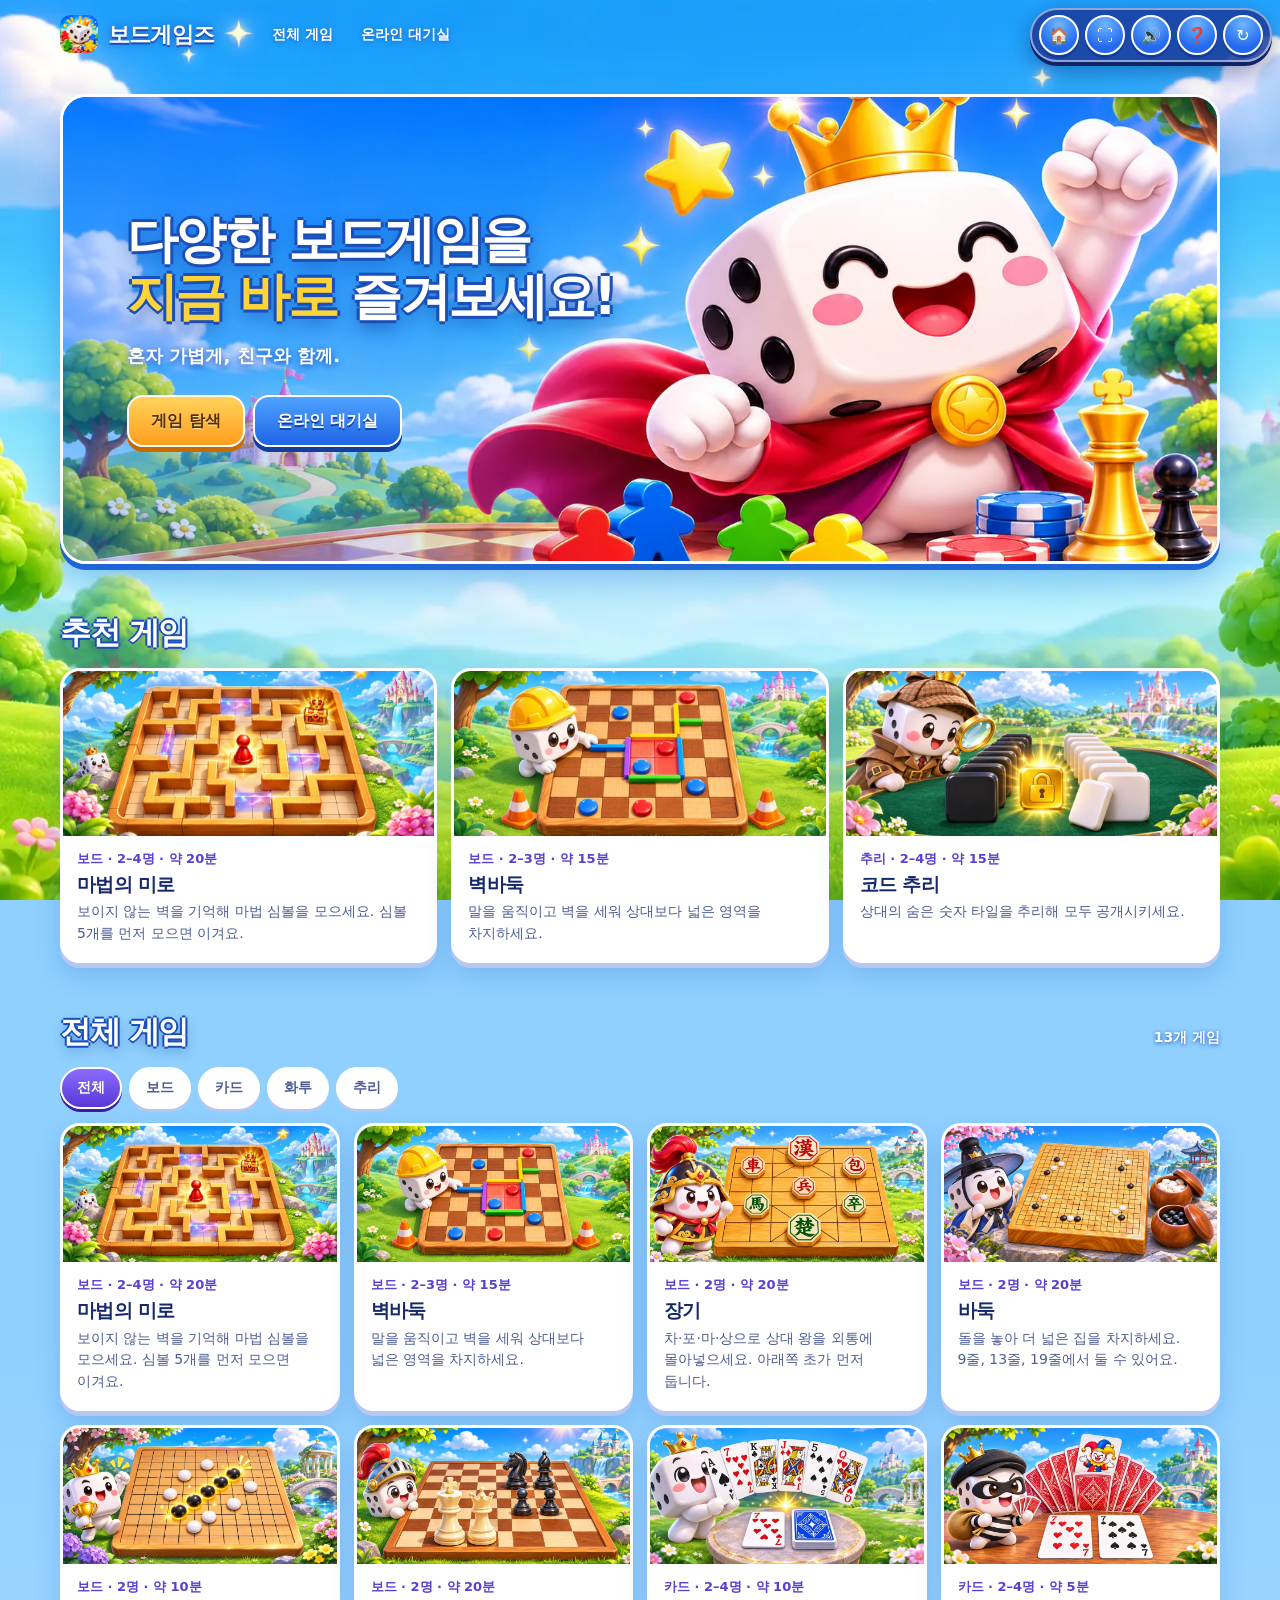
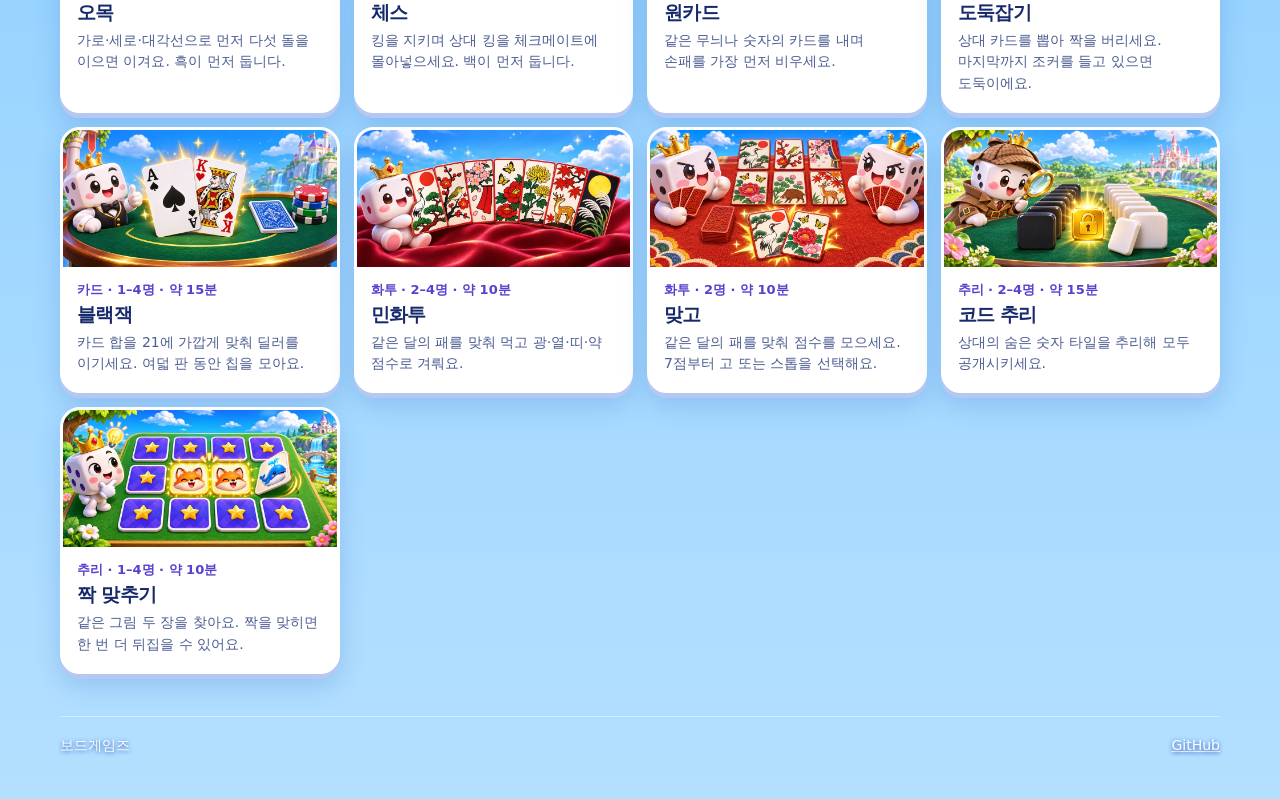
==== index.html @ d6e52f1f "Minhwatu 2-4 players with dealer rule and post-based scoring; bright app theme with shared top toolb" ====
<!DOCTYPE html>
<html lang="ko">
<head>
<meta charset="utf-8">
<meta name="viewport" content="width=device-width, initial-scale=1">
<link rel="manifest" href="manifest.json">
<meta name="theme-color" content="#10111d">
<meta name="mobile-web-app-capable" content="yes">
<meta name="apple-mobile-web-app-capable" content="yes">
<meta name="apple-mobile-web-app-title" content="보드게임즈">
<link rel="apple-touch-icon" href="icons/apple-touch-icon.png"><link rel="icon" type="image/png" href="icons/favicon.png">
<title>보드게임즈</title>
<link rel="stylesheet" href="theme.css">
<link rel="stylesheet" href="home.css">
</head>
<body class="bg-home">
<a class="skip-link" href="#library">게임 목록 바로가기</a>
<header class="app-header" id="top">
  <div class="app-bar">
    <a class="brand" href="./"><img src="icons/icon-192.png" width="38" height="38" alt=""><span>보드게임즈</span></a>
    <nav class="app-nav" aria-label="주 메뉴">
      <a href="#library">전체 게임</a>
      <button id="navOnline" type="button">온라인 대기실</button>
    </nav>
  </div>
</header>
<!-- 모든 화면 공통 버튼(홈 · 전체화면 · 소리 · 규칙 · 새 게임): 게임 화면과 같은 자리 -->
<div class="bg-toolbar" id="appTools" role="toolbar" aria-label="앱 메뉴">
  <button id="homeT" type="button" aria-label="홈" title="홈">🏠</button>
  <button id="fsT" type="button" aria-label="전체화면" title="전체화면">⛶</button>
  <button id="sndT" type="button" aria-label="효과음" title="효과음">🔊</button>
  <button id="ruleT" type="button" aria-label="이용 방법" title="이용 방법">❓</button>
  <button id="newT" type="button" aria-label="새 게임 고르기" title="새 게임 고르기">↻</button>
</div>
<div class="home-dialog" id="homeRules" hidden role="dialog" aria-modal="true" aria-labelledby="homeRulesT">
  <div class="home-dialog-card">
    <h2 id="homeRulesT">이용 방법</h2>
    <ol>
      <li><b>게임 탐색</b>에서 하고 싶은 게임을 골라요.</li>
      <li>게임 시작 화면에서 <b>혼자</b>(컴퓨터와) · <b>여럿이서</b> · <b>온라인</b> 중에 골라요.</li>
      <li><b>온라인 대기실</b>에서는 방을 만들어 친구와 여러 게임을 돌려 가며 해요.</li>
      <li>위쪽 버튼: 🏠 홈 · ⛶ 전체화면 · 🔊 소리 켜기/끄기 · ❓ 규칙 · ↻ 새 게임. <b>어느 화면에서나 같은 자리</b>에 있어요.</li>
    </ol>
    <button class="home-button primary" id="homeRulesClose" type="button">알겠어요</button>
  </div>
</div>
<main class="home-wrap">
  <section class="hero" aria-labelledby="home-title">
    <img class="hero-art" src="img/hero_home.webp" alt="" fetchpriority="high">
    <div class="hero-copy">
      <h1 id="home-title">다양한 보드게임을<br><em>지금 바로</em> 즐겨보세요!</h1>
      <p>혼자 가볍게, 친구와 함께.</p>
      <div class="hero-actions">
        <a class="home-button primary" href="#library">게임 탐색</a>
        <button class="home-button" id="hubOnline" type="button">온라인 대기실</button>
      </div>
    </div>
  </section>

  <section class="home-section" aria-labelledby="featured-title">
    <h2 id="featured-title">추천 게임</h2>
    <div class="featured" id="featured"></div>
  </section>

  <section class="home-section library" id="library" aria-labelledby="library-title">
    <div class="section-heading">
      <h2 id="library-title">전체 게임</h2>
      <span id="gameCount" role="status"></span>
    </div>
    <div class="filters" id="filters" role="group" aria-label="게임 종류">
      <button type="button" data-category="" aria-pressed="true">전체</button>
      <button type="button" data-category="보드" aria-pressed="false">보드</button>
      <button type="button" data-category="카드" aria-pressed="false">카드</button>
      <button type="button" data-category="화투" aria-pressed="false">화투</button>
      <button type="button" data-category="추리" aria-pressed="false">추리</button>
    </div>
    <div class="game-grid" id="grid"></div>
  </section>
</main>
<footer class="home-footer"><span>보드게임즈</span><a href="https://github.com/kjt7942/boardGames">GitHub</a></footer>
<div id="inst" role="dialog" aria-labelledby="instT" aria-live="polite"><img src="icons/icon-192.png" alt=""><div class="tx"><b id="instT">앱으로 설치하기</b><p id="instP"></p></div><div class="bt"><button class="ok" id="instOk">설치</button><button class="no" id="instNo">나중에</button><button class="no" id="instHave">이미 설치했어요</button></div></div>
<script src="fx.js"></script>
<script src="firebase-config.js"></script>
<script src="net.js"></script>
<script src="theme.js"></script>
<script>
const { games, image } = BGTHEME;
const byId = id => document.getElementById(id);
const tap = () => window.FX?.sfx("tap");

const lobbyOrder = ["janggi", "baduk", "omok", "chess", "magic-labyrinth", "wall-go", "onecard",
  "thief", "blackjack", "minhwatu", "matgo", "codebreak", "memory"];
const openLobby = () => {
  tap();
  BGNet.open({
    hub: true, game: "*", title: "대기실",
    games: lobbyOrder.map(id => {
      const { icon, name, online } = games.find(game => game.id === id);
      return { k: id, icon, name, np: online };
    }),
    sizes: [2, 3, 4].map(np => ({ np, label: np + "인" })),
    onStart() {}, onClose() {}
  });
};
byId("hubOnline").onclick = byId("navOnline").onclick = openLobby;

const card = (game, featured = false) => `
  <a class="game-card" href="${game.id}/">
    <img class="game-art" src="${image(featured && game.id !== "magic-labyrinth" ? game.banner : game.thumb)}" alt="" ${featured ? "" : 'loading="lazy"'}>
    <div class="game-card-copy">
      <span class="game-meta">${game.category} · ${game.players} · 약 ${game.minutes}분</span>
      <h3>${game.name}</h3>
      <p>${game.description}</p>
    </div>
  </a>`;
const featuredIds = ["magic-labyrinth", "wall-go", "codebreak"];
byId("featured").innerHTML = featuredIds.map(id => card(games.find(game => game.id === id), true)).join("");

const filters = byId("filters");
function showGames(category) {
  const matches = category ? games.filter(game => game.category === category) : games;
  byId("grid").innerHTML = matches.map(game => card(game)).join("");
  byId("gameCount").textContent = matches.length + "개 게임";
}
showGames("");
filters.addEventListener("click", event => {
  const selected = event.target.closest("button");
  if (!selected || selected.getAttribute("aria-pressed") === "true") return;
  tap();
  filters.querySelector('[aria-pressed="true"]').setAttribute("aria-pressed", "false");
  selected.setAttribute("aria-pressed", "true");
  showGames(selected.dataset.category);
});

const sound = byId("sndT");
byId("homeT").onclick = () => { tap(); scrollTo({ top: 0, behavior: "smooth" }); };
byId("newT").onclick = () => { tap(); byId("library").scrollIntoView({ behavior: "smooth" }); };
const homeRules = byId("homeRules");
byId("ruleT").onclick = () => { tap(); homeRules.hidden = false; byId("homeRulesClose").focus(); };
byId("homeRulesClose").onclick = () => { homeRules.hidden = true; };
homeRules.addEventListener("click", e => { if (e.target === homeRules) homeRules.hidden = true; });
document.addEventListener("keydown", e => { if (e.key === "Escape") homeRules.hidden = true; });
function showSound() {
  const enabled = Boolean(window.FX?.on);
  sound.textContent = enabled ? "🔊" : "🔇";
  sound.setAttribute("aria-pressed", String(enabled));
}
showSound();
sound.onclick = () => {
  if (!window.FX) return;
  FX.on = !FX.on;
  showSound();
  tap();
};

const fullscreen = byId("fsT");
const requestFullscreen = document.documentElement.requestFullscreen || document.documentElement.webkitRequestFullscreen;
fullscreen.hidden = !requestFullscreen;
fullscreen.onclick = async () => {
  try {
    if (document.fullscreenElement || document.webkitFullscreenElement) {
      await (document.exitFullscreen || document.webkitExitFullscreen).call(document);
    } else {
      await requestFullscreen.call(document.documentElement);
    }
  } catch (error) {}
};
function syncFullscreen() {
  fullscreen.setAttribute("aria-pressed", String(Boolean(document.fullscreenElement || document.webkitFullscreenElement)));
}
document.addEventListener("fullscreenchange", syncFullscreen);
document.addEventListener("webkitfullscreenchange", syncFullscreen);
syncFullscreen();
</script>
<script>
// ── 앱 설치 안내 (설치 안 된 스마트폰에서만) ──
(function(){
  const $=s=>document.querySelector(s),ua=navigator.userAgent;
  const mm=q=>matchMedia("(display-mode: "+q+")").matches;
  let flag=false;try{flag=localStorage.getItem("bgInstalled")==="1"}catch(e){}
  const appRun=mm("standalone")||mm("fullscreen")||mm("minimal-ui")||mm("window-controls-overlay")||navigator.standalone===true
    ||/[?&]app=1/.test(location.search)||document.referrer.startsWith("android-app://");
  if(appRun){try{localStorage.setItem("bgInstalled","1")}catch(e){}}

  const mobile=/Android|iPhone|iPad|iPod/i.test(ua)||(navigator.maxTouchPoints>1&&/Macintosh/.test(ua));
  if(appRun||!mobile)return;
  let have=0;try{have=+localStorage.getItem("bgInstHave")||0}catch(e){}
  if(Date.now()-have<30*864e5)return; // '이미 설치했어요'는 30일간 존중
  try{const t=+localStorage.getItem("bgInstNo")||0;if(Date.now()-t<3*864e5)return}catch(e){}
  const ios=/iPhone|iPad|iPod/i.test(ua)||(navigator.maxTouchPoints>1&&/Macintosh/.test(ua));
  const kakao=/KAKAOTALK/i.test(ua),inApp=kakao||/NAVER|Instagram|FBAN|FBAV|Line\/|DaumApps|everytimeApp|BAND/i.test(ua);
  const box=$("#inst"),T=$("#instT"),P=$("#instP"),ok=$("#instOk"),no=$("#instNo");
  let blocked=false;
  if(navigator.getInstalledRelatedApps)navigator.getInstalledRelatedApps().then(a=>{if(a&&a.length){blocked=true;box.classList.remove("show")}else if(flag&&!dp){flag=false;try{localStorage.removeItem("bgInstalled")}catch(e){}}}).catch(()=>{});
  const show=()=>setTimeout(()=>{if(!blocked&&!mm("standalone")&&!mm("fullscreen"))box.classList.add("show")},1200);
  const hide=()=>box.classList.remove("show");
  no.onclick=()=>{hide();try{localStorage.setItem("bgInstNo",Date.now())}catch(e){}};
  $("#instHave").onclick=()=>{hide();try{localStorage.setItem("bgInstHave",Date.now())}catch(e){}};
  let dp=null;
  if(inApp){
    T.textContent="브라우저에서 열어 설치하기";
    P.textContent=(kakao?"카카오톡":"앱 안의")+" 브라우저에서는 설치할 수 없어요. "+(ios?"사파리":"크롬")+"으로 열면 홈 화면에 앱으로 설치할 수 있어요.";
    ok.textContent="열기";
    ok.onclick=()=>{const u=location.href;
      if(kakao)location.href="kakaotalk://web/openExternal?url="+encodeURIComponent(u);
      else if(!ios)location.href="intent://"+u.replace(/^https?:\/\//,"")+"#Intent;scheme=https;package=com.android.chrome;end";
      else{P.innerHTML="오른쪽 아래 <b>⋯</b> 메뉴에서 <b>Safari로 열기</b>를 눌러 주세요.";ok.style.display="none"}};
    show();return;
  }
  if(ios){
    T.textContent="홈 화면에 추가하기";
    P.innerHTML='사파리 아래쪽 <span class="ios">⬆</span> 공유 버튼 → <b>홈 화면에 추가</b>를 누르면 앱처럼 전체 화면으로 즐길 수 있어요.';
    ok.textContent="알겠어요";ok.onclick=no.onclick;show();return;
  }
  // 안드로이드 크롬·삼성 인터넷: 설치 창 바로 띄우기
  P.textContent="홈 화면에 아이콘이 생기고, 전체 화면·오프라인으로 바로 즐길 수 있어요.";
  addEventListener("beforeinstallprompt",e=>{e.preventDefault();dp=e;flag=false;try{localStorage.removeItem("bgInstalled")}catch(e){}show()});
  const sam=/SamsungBrowser/i.test(ua);
  function manual(){ // 설치 창이 안 뜨는 경우: 직접 하는 방법 안내
    T.textContent="메뉴에서 설치해 주세요";
    P.innerHTML=sam?"화면 아래 <b>≡</b> 메뉴 → <b>현재 페이지 추가</b> → <b>홈 화면</b>을 누르세요. 주소창의 <b>⬇ 설치</b> 아이콘이 보이면 그걸 눌러도 돼요."
      :"오른쪽 위 <b>⋮</b> 메뉴 → <b>앱 설치</b> 또는 <b>홈 화면에 추가</b>를 누르세요.";
    ok.textContent="알겠어요";ok.onclick=()=>hide();box.classList.add("show");
  }
  ok.onclick=async()=>{
    const d=dp;dp=null;if(!d)return manual();
    try{
      await d.prompt();
      const r=await Promise.race([d.userChoice,new Promise(res=>setTimeout(()=>res(null),3000))]);
      if(!r)return manual();
      hide();if(r.outcome!=="accepted")try{localStorage.setItem("bgInstNo",Date.now())}catch(e){}
    }catch(e){manual()}
  };
  addEventListener("appinstalled",()=>{hide();try{localStorage.setItem("bgInstalled","1")}catch(e){}if(window.FX){FX.sfx("win");FX.confetti();FX.banner("설치 완료!","#1f6bf0","홈 화면에서 실행해 보세요")}});
  // 설치 창 이벤트가 안 오는 브라우저(파이어폭스 등)는 메뉴 안내
  setTimeout(()=>{if(!dp&&!flag&&!box.classList.contains("show")){T.textContent="앱으로 설치하기";P.innerHTML="브라우저 메뉴 <b>⋮</b> → <b>홈 화면에 추가</b> 또는 <b>앱 설치</b>를 눌러 주세요.";ok.textContent="알겠어요";ok.onclick=no.onclick;show()}},6000);
})();
</script>
<script>if("serviceWorker" in navigator)addEventListener("load",()=>navigator.serviceWorker.register("sw.js").catch(()=>{}));</script>
</body>
</html>
---- theme.css ----
:root {
  color-scheme: dark;
  --bg-page: #10111d;
  --bg-surface: #191b2c;
  --bg-raised: #22253a;
  --bg-control: #272a42;
  --bg-line: #393d58;
  --bg-ink: #f8f6ff;
  --bg-muted: #bdbbd1;
  --bg-accent: #ffce79;
  --bg-accent-hover: #ffdf9e;
  --bg-accent-ink: #2b1b07;
  --bg-lilac: #c8baff;
  --bg-font: system-ui, -apple-system, "Apple SD Gothic Neo", "Noto Sans KR", sans-serif;
  --bg-shadow: 0 20px 70px #07061088;
}

:where(button, a, input, select):focus-visible {
  outline: 2px solid var(--bg-lilac);
  outline-offset: 3px;
}

body.bg-game {
  background: radial-gradient(ellipse at 50% 0%, #282341, transparent 68%), var(--bg-page);
  color: var(--bg-ink);
  font-family: var(--bg-font);
}

.bg-game::before { content: none; }

.bg-game #stage {
  padding: max(8px, env(safe-area-inset-top)) max(8px, env(safe-area-inset-right))
    max(8px, env(safe-area-inset-bottom)) max(8px, env(safe-area-inset-left));
}

.bg-game #table {
  width: min(100%, 1080px);
  justify-self: center;
  scrollbar-width: thin;
}

.bg-game #stage:has(#table) #bigmsg {
  justify-self: center;
  width: min(100%, 1080px);
}

.bg-game button {
  background: var(--bg-accent);
  color: var(--bg-accent-ink);
  border-radius: 10px;
}

.bg-game button.sec, .bg-game #menu button {
  background: var(--bg-control);
  color: var(--bg-ink);
  border: 1px solid var(--bg-line);
}

.bg-game button:disabled { opacity: .52; cursor: default; }
.bg-game #menu { gap: 4px; }

.bg-game #menu:has(.bg-stage-title) {
  width: min(100%, 250px);
  justify-self: center;
  flex-wrap: wrap;
  justify-content: center;
  align-content: start;
}

.bg-stage-title {
  flex: 0 0 100%;
  margin: 0 0 4px;
  color: var(--bg-muted);
  text-align: center;
  font-size: .875rem;
  letter-spacing: -.02em;
}

.bg-game #stage:focus { outline: none; }

.bg-game #menu button {
  min-width: 44px;
  min-height: 44px;
  border-radius: 11px;
  font-size: 1.08rem;
}

@media (hover: hover) {
  .bg-game button:not(:disabled):hover { filter: brightness(1.12); }
  .bg-game #setup .opt button[aria-pressed="false"]:hover { border-color: var(--bg-lilac); }
}

.bg-game #boardwrap {
  box-shadow: 0 0 0 1px var(--bg-line), 0 0 0 5px var(--bg-surface), var(--bg-shadow);
  border-radius: 12px;
}

.bg-game #boardwrap:not(.shake), .bg-game .panel.cur { animation: none; }

.bg-game .panel, .bg-game .seat {
  background: var(--bg-surface);
  border: 1px solid var(--bg-line);
  border-radius: 14px;
  box-shadow: none;
  backdrop-filter: none;
}

.bg-game .panel.cur, .bg-game .seat.cur {
  background: var(--bg-raised);
  border-color: var(--pc, var(--bg-accent));
  box-shadow: inset 0 0 0 1px var(--pc, var(--bg-accent));
}

.bg-game #bigmsg {
  background: var(--bg-surface);
  border: 1px solid var(--bg-line);
  border-radius: 12px;
  box-shadow: none;
  font-size: clamp(.95rem, 2.6vw, 1.23rem);
}

.bg-game .felt {
  background: radial-gradient(ellipse at center, #34304e55, transparent 78%);
  border-radius: 16px;
}

.bg-game .ov, .bgn#bgnet {
  background: #0c0c18d9;
  backdrop-filter: blur(7px);
  padding: max(12px, env(safe-area-inset-top)) max(12px, env(safe-area-inset-right))
    max(12px, env(safe-area-inset-bottom)) max(12px, env(safe-area-inset-left));
}

.bg-game .ov:is(#setup, #rules, #promo, #win) { z-index: 70; }
.bg-game #win { top: 0; }

.bg-game .ov > :is(.card, .cd) {
  background: var(--bg-surface);
  color: var(--bg-ink);
  border: 1px solid var(--bg-line);
  border-radius: 20px;
  box-shadow: var(--bg-shadow);
  padding: clamp(16px, 4vw, 26px);
  scrollbar-width: thin;
}

.bg-game .ov h2 {
  margin: 0 0 12px;
  font-size: clamp(1.3rem, 5vw, 1.7rem);
  line-height: 1.25;
  letter-spacing: -.04em;
}

.bg-game .ov h2:focus { outline: none; }

.bg-game #setup .bg-setup-card {
  display: flex;
  flex-direction: column;
  width: min(100%, 880px);
  background: var(--bg-page);
  border: 1px solid #51476c;
  border-radius: 24px;
  max-width: none;
  overflow: hidden;
  padding: 0;
  text-align: left;
  user-select: text;
}

.bg-dialog-header {
  display: grid;
  grid-template-columns: auto 1fr auto;
  align-items: center;
  gap: 12px;
  padding: 13px 18px;
  background: #151625;
  border-bottom: 1px solid var(--bg-line);
}

.bg-game #setup .bg-dialog-header h2 {
  margin: 0;
  text-align: left;
  overflow-wrap: anywhere;
}

.bg-game .bg-back {
  width: 44px;
  height: 44px;
  padding: 0 0 3px;
  font-size: 1.8rem;
  line-height: 1;
}

.bg-game .bg-rules-button {
  min-height: 44px;
  padding: 8px 12px;
  font-size: .875rem;
  white-space: nowrap;
}

.bg-setup-layout {
  display: grid;
  grid-template-columns: minmax(0, 1fr) minmax(0, 1fr);
  gap: 24px;
  padding: 22px;
  overflow-y: auto;
  scrollbar-width: thin;
  overscroll-behavior: contain;
}

/* 게임 소개 이미지: 원래 그림 그대로(자르거나 덧씌우지 않음) */
.bg-game-overview {
  align-self: start;
  overflow: hidden;
  background: var(--bg-raised);
  border: 1px solid var(--bg-line);
  border-radius: 14px;
}

.bg-game-cover {
  display: block;
  width: 100%;
  aspect-ratio: 2 / 1;
  object-fit: cover;
  object-position: left center;
  background: var(--bg-control);
}

.bg-game-details { padding: 14px; }

.bg-game-meta {
  margin: 0 0 6px;
  color: var(--bg-lilac);
  font-size: .875rem;
  font-weight: 700;
}

.bg-game-description {
  margin: 0;
  color: var(--bg-ink);
  font-size: .95rem;
  line-height: 1.6;
  word-break: keep-all;
}

.bg-game #setup .lbl {
  margin: 0 0 7px;
  color: var(--bg-muted);
  opacity: 1;
  font-size: .875rem;
  font-weight: 700;
}

.bg-game #setup .opt {
  gap: 6px;
  margin: 0 0 14px;
}

.bg-game #setup .lbl { margin-top: 2px; }

.bg-game #setup .opt button {
  min-width: 0;
  min-height: 46px;
  padding: 7px 4px;
  background: var(--bg-surface);
  color: var(--bg-ink);
  border: 1px solid var(--bg-line);
  border-radius: 9px;
  font-size: .875rem;
  overflow-wrap: anywhere;
}

.bg-game #setup .opt button.on {
  background: #393153;
  font-weight: 800;
  color: #fff;
  border-color: var(--bg-lilac);
  box-shadow: inset 0 -2px var(--bg-lilac);
}

.bg-game #setup #olNote:empty, .bg-game #setup #onNote:empty { display: none; }

.bg-dialog-footer {
  flex: none;
  display: flex;
  justify-content: flex-end;
  padding: 12px 22px;
  background: #151625;
  border-top: 1px solid var(--bg-line);
}

.bg-game #startBtn {
  width: min(100%, 220px);
  min-height: 48px;
  padding: 10px 16px;
  font-size: 1rem;
}

.bg-game #rules .rules {
  max-width: 540px;
  text-align: left;
  user-select: text;
}

.bg-game #rules ol {
  color: var(--bg-muted);
  padding-left: 1.4em;
  font-size: .95rem;
  line-height: 1.65;
  overflow-wrap: anywhere;
}

.bg-game #rules li + li { margin-top: 8px; }
.bg-game #rules li b { color: var(--bg-ink); }
.bg-game #ruleClose { margin-top: 8px; min-height: 44px; }
.bg-game #promoOpt button { font-size: 1.65rem; }

.bg-game #win > :is(.card, .cd) {
  text-align: center;
  border-top: 3px solid var(--bg-accent);
}

.bg-result-mascot {
  display: block;
  width: clamp(74px, 16vh, 116px);
  aspect-ratio: 1;
  margin: 0 auto 14px;
  border-radius: 50%;
  border: 2px solid var(--bg-accent);
  object-fit: cover;
}

.bg-result-mascot[hidden] { display: none; }
.bg-result-mascot[data-kind="lose"] { border-color: var(--bg-lilac); }

.bg-result-actions {
  display: grid;
  grid-template-columns: repeat(2, minmax(0, 1fr));
  gap: 8px;
  margin-top: 18px;
}

.bg-result-actions button { min-height: 44px; padding: 8px; }

@media (max-width: 620px) {
  .bg-dialog-header { padding: 9px 12px; gap: 9px; }
  .bg-setup-layout { grid-template-columns: minmax(0, 1fr); padding: 12px; gap: 14px; }
  .bg-game-overview {
    display: grid;
    grid-template-columns: minmax(72px, 27%) minmax(0, 1fr);
    align-items: stretch;
  }
  .bg-game-cover { height: 100%; aspect-ratio: auto; }
  .bg-game-details { padding: 10px; }
  .bg-game-description { font-size: .875rem; }
  .bg-game-meta { font-size: .8125rem; }
  .bg-dialog-footer { padding: 10px 12px; }
  .bg-game #startBtn { width: 100%; }
}

@media (max-height: 530px) {
  .bg-stage-title { display: none; }
}

@media (prefers-reduced-motion: reduce) {
  .bg-game *, .bg-game *::before, .bg-game *::after { animation-duration: .01ms !important; }
}

/* ===== 밝은 앱 테마(하늘 배경 · 반짝이는 보라 창 · 공통 상단 버튼) ===== */
body.bg-game {
  --bg-surface: #1d2c6aee;
  --bg-raised: #2b3d8e;
  --bg-control: #2d3f94;
  --bg-line: #5a76d8;
  --bg-lilac: #d3c8ff;
  background: linear-gradient(#10286a40, #0a1a4c80), url(img/bg_sky.webp) center / cover fixed #1b3f9a;
}

/* 어디서나 같은 자리(오른쪽 위)에 보이는 공통 버튼: 홈 · 전체화면 · 소리 · 규칙 · 새 게임 */
.bg-toolbar,
.bg-game #menu.bg-toolbar {
  position: fixed;
  top: max(8px, env(safe-area-inset-top));
  right: max(8px, env(safe-area-inset-right));
  left: auto;
  bottom: auto;
  z-index: 95;
  display: flex;
  flex-direction: row;
  flex-wrap: nowrap;
  justify-content: center;
  align-items: center;
  gap: 6px;
  width: auto;
  height: auto;
  margin: 0;
  padding: 5px 7px;
  border-radius: 999px;
  background: #1b3a9bd9;
  border: 2px solid #ffffff80;
  box-shadow: 0 4px 0 #0f2468, 0 8px 22px #07124a66;
}

.bg-toolbar button,
.bg-game #menu.bg-toolbar button {
  display: grid;
  place-items: center;
  width: 40px;
  height: 40px;
  min-width: 40px;
  min-height: 40px;
  padding: 0;
  border-radius: 50%;
  background: radial-gradient(circle at 50% 20%, #6db7ff, #2468ee 70%);
  color: #fff;
  border: 2px solid #fff;
  box-shadow: 0 3px 0 #123a9a;
  font-size: 1.05rem;
  line-height: 1;
  cursor: pointer;
}

.bg-toolbar button:active { transform: translateY(2px); box-shadow: 0 1px 0 #123a9a; }
.bg-toolbar button[aria-pressed="false"]#sndBtn, .bg-toolbar button[aria-pressed="false"]#sndT { filter: grayscale(.6) brightness(.85); }
.bg-toolbar button[hidden] { display: none; }
.bg-game #menu.bg-toolbar .bg-stage-title { display: none; }

/* 보라색 반짝이는 창(설정·규칙·결과) */
.bg-game .ov > :is(.card, .cd) {
  background: linear-gradient(180deg, #6a4ee0 0%, #3b2490 55%, #2c1a78 100%);
  border: 3px solid #a592ff;
  border-radius: 28px;
  box-shadow: 0 0 0 3px #2a1a6b, 0 18px 60px #0b0640aa, inset 0 2px 0 #ffffff55;
}

.bg-game .ov h2 {
  color: #fff;
  text-shadow: 0 2px 0 #2a1a6b, 0 0 14px #9b86ff;
}

.bg-game #setup .bg-setup-card {
  background: linear-gradient(180deg, #6a4ee0 0%, #3b2490 40%, #2c1a78 100%);
  border: 3px solid #a592ff;
  border-radius: 28px;
}

.bg-dialog-header { background: #2a1a7099; border-bottom: 1px solid #ffffff30; }
.bg-dialog-footer { background: #2a1a7099; border-top: 1px solid #ffffff30; }

.bg-game #setup .opt button {
  background: #20105f99;
  border: 1px solid #8f7cf0;
}

.bg-game #setup .opt button.on {
  background: linear-gradient(180deg, #8b6cff, #5a37d6);
  border-color: #ffe08a;
  box-shadow: inset 0 -3px #ffe08a;
}

.bg-game #setup .lbl { color: #e4dcff; }

.bg-game #startBtn {
  border-radius: 999px;
  background: linear-gradient(180deg, #b79bff, #6a3df0);
  color: #fff;
  border: 2px solid #e0d4ff;
  border-bottom: 5px solid #3a1fa0;
  font-size: 1.15rem;
  font-weight: 800;
  text-shadow: 0 2px 0 #3a1fa0;
}

.bg-game #rules ol { color: #e4dcff; }
.bg-game #win > :is(.card, .cd) { border-top: 3px solid #ffe08a; }

.bg-game .ov, .bgn#bgnet { background: #0c1c5a88; }
---- home.css ----
* { box-sizing: border-box; }

html { scroll-behavior: smooth; }

body.bg-home {
  margin: 0;
  min-height: 100dvh;
  background: var(--bg-page);
  color: var(--bg-ink);
  font-family: var(--bg-font);
}

.bg-home button { font: inherit; cursor: pointer; }
.bg-home [hidden] { display: none !important; }

.skip-link {
  position: absolute;
  top: 8px;
  left: 8px;
  z-index: 20;
  transform: translateY(-150%);
  padding: 9px 14px;
  background: var(--bg-accent);
  color: var(--bg-accent-ink);
  border-radius: 8px;
}

.skip-link:focus { transform: translateY(0); }

.app-header { background: #151625; border-bottom: 1px solid var(--bg-line); }

.app-bar, .home-wrap, .home-footer {
  width: min(calc(100% - 44px), 1160px);
  margin-inline: auto;
}

.app-bar {
  display: flex;
  align-items: center;
  gap: clamp(16px, 4vw, 48px);
  min-height: 68px;
}

.brand {
  display: inline-flex;
  align-items: center;
  gap: 10px;
  color: var(--bg-ink);
  text-decoration: none;
  font-size: 1.15rem;
  font-weight: 800;
  letter-spacing: -.035em;
  white-space: nowrap;
}

.brand img { border-radius: 10px; }
.app-nav, .app-tools { display: flex; align-items: center; gap: 8px; }
.app-tools { margin-left: auto; }

.app-nav a, .app-nav button {
  display: inline-flex;
  align-items: center;
  min-height: 44px;
  padding: 0 10px;
  border: 0;
  border-radius: 8px;
  background: transparent;
  color: var(--bg-muted);
  text-decoration: none;
  font-size: .9rem;
  font-weight: 650;
  white-space: nowrap;
}

.app-nav :is(a, button):hover { background: var(--bg-surface); color: var(--bg-ink); }

.bg-home .icon-button {
  display: grid;
  place-items: center;
  width: 44px;
  height: 44px;
  padding: 0;
  border: 1px solid var(--bg-line);
  border-radius: 10px;
  background: var(--bg-surface);
  color: var(--bg-ink);
  font-size: 1.1rem;
}

.bg-home .icon-button:hover { background: var(--bg-control); }

.hero {
  position: relative;
  isolation: isolate;
  display: grid;
  align-items: center;
  min-height: clamp(312px, 34vw, 384px);
  margin-top: 26px;
  overflow: hidden;
  background: #262143;
  border: 1px solid #51476c;
  border-radius: 24px;
}

.hero-art {
  position: absolute;
  z-index: -2;
  inset: 0 0 0 auto;
  width: 57%;
  height: 100%;
  object-fit: cover;
  object-position: center 43%;
}

.hero::before {
  content: "";
  position: absolute;
  z-index: -1;
  inset: 0;
  background: linear-gradient(90deg, #262143 36%, #262143fa 44%, #26214377 56%, transparent 76%);
}

.hero-copy { padding: clamp(26px, 5vw, 65px); }

.hero h1 {
  margin: 0;
  font-size: clamp(2.25rem, 5.35vw, 4.05rem);
  line-height: 1.11;
  letter-spacing: -.075em;
  text-wrap: balance;
}

.hero p {
  margin: 16px 0 24px;
  color: #e0dbf4;
  font-size: clamp(1rem, 1.55vw, 1.15rem);
  line-height: 1.6;
  word-break: keep-all;
}

.hero-actions { display: flex; flex-wrap: wrap; gap: 8px; }

.bg-home .home-button {
  display: inline-flex;
  align-items: center;
  justify-content: center;
  min-height: 47px;
  padding: 0 17px;
  border: 1px solid #6a6085;
  border-radius: 10px;
  background: #363054;
  color: var(--bg-ink);
  font-weight: 750;
  font-size: .9375rem;
  text-decoration: none;
  white-space: nowrap;
}

.bg-home .home-button:hover { background: #463b66; }

.bg-home .home-button.primary, #inst .ok {
  background: var(--bg-accent);
  border-color: var(--bg-accent);
  color: var(--bg-accent-ink);
}

.bg-home .home-button.primary:hover { background: var(--bg-accent-hover); }

.home-section { margin-top: clamp(27px, 4vw, 48px); }
.home-section h2 { margin: 0 0 14px; font-size: clamp(1.4rem, 2.5vw, 1.8rem); letter-spacing: -.045em; }
.section-heading { display: flex; align-items: baseline; justify-content: space-between; gap: 12px; }
.section-heading span { color: var(--bg-muted); font-size: .875rem; }

.featured, .game-grid {
  display: grid;
  grid-template-columns: repeat(3, minmax(0, 1fr));
  gap: 14px;
}

.game-grid { grid-template-columns: repeat(4, minmax(0, 1fr)); }

.game-card {
  display: flex;
  flex-direction: column;
  min-width: 0;
  overflow: hidden;
  border: 1px solid var(--bg-line);
  border-radius: 15px;
  background: var(--bg-surface);
  color: inherit;
  text-decoration: none;
  transition: border-color .18s, background-color .18s;
}

.game-card:hover, .game-card:focus-visible { background: var(--bg-raised); border-color: #8175ae; }
.game-art { width: 100%; display: block; aspect-ratio: 2 / 1; object-fit: cover; object-position: center; background: var(--bg-control); }
.featured .game-art { aspect-ratio: 2.25 / 1; }
.game-card-copy { padding: 12px 14px 14px; }

.game-meta {
  color: var(--bg-lilac);
  font-weight: 700;
  font-size: .8125rem;
  line-height: 1.5;
}

.game-card h3 { margin: 4px 0 5px; font-size: 1.16rem; line-height: 1.28; letter-spacing: -.035em; }
.game-card p { margin: 0; color: var(--bg-muted); font-size: .875rem; line-height: 1.55; word-break: keep-all; }

.library { scroll-margin-top: 20px; }
.filters { display: flex; flex-wrap: wrap; gap: 7px; margin-bottom: 14px; }

.bg-home .filters button {
  min-height: 42px;
  padding: 6px 15px;
  border: 1px solid var(--bg-line);
  border-radius: 9px;
  background: var(--bg-surface);
  color: var(--bg-muted);
  font-size: .875rem;
  font-weight: 700;
}

.bg-home .filters button:hover { color: var(--bg-ink); border-color: var(--bg-lilac); }

.bg-home .filters button[aria-pressed="true"] {
  background: #393153;
  color: var(--bg-ink);
  border-color: var(--bg-lilac);
  box-shadow: inset 0 -2px var(--bg-lilac);
}

.home-footer {
  display: flex;
  justify-content: space-between;
  gap: 14px;
  margin-top: 42px;
  padding: 20px 0 max(24px, env(safe-area-inset-bottom));
  border-top: 1px solid var(--bg-line);
  color: var(--bg-muted);
  font-size: .875rem;
}

.home-footer a { color: inherit; }

#inst {
  position: fixed;
  z-index: 60;
  left: 50%;
  bottom: max(14px, env(safe-area-inset-bottom));
  transform: translateX(-50%);
  visibility: hidden;
  width: min(calc(100% - 24px), 540px);
  display: flex;
  align-items: center;
  gap: 12px;
  padding: 14px;
  border: 1px solid var(--bg-line);
  border-radius: 15px;
  background: var(--bg-surface);
  color: var(--bg-ink);
  box-shadow: var(--bg-shadow);
}

#inst.show { visibility: visible; }
#inst img { flex: none; width: 42px; height: 42px; border-radius: 9px; }
#inst .tx { flex: 1; min-width: 0; }
#inst p { margin: 4px 0 0; color: var(--bg-muted); font-size: .875rem; line-height: 1.4; }
#inst .bt { display: grid; gap: 6px; }
#inst button { border: 1px solid transparent; border-radius: 8px; font-size: .85rem; font-weight: 700; padding: 5px 9px; }
#inst .ok { min-height: 38px; }
#inst .no { background: var(--bg-control); color: var(--bg-muted); }
#inst .ios { color: var(--bg-lilac); }

@media (max-width: 860px) {
  .game-grid { grid-template-columns: repeat(3, minmax(0, 1fr)); }
}

@media (max-width: 600px) {
  .app-bar, .home-wrap, .home-footer { width: calc(100% - 28px); }
  .app-bar { min-height: 59px; gap: 8px; }
  .app-nav { display: none; }
  .brand img { width: 34px; height: 34px; }
  .hero { margin-top: 14px; min-height: 312px; align-items: end; border-radius: 17px; }
  .hero-art { width: 75%; height: 92%; object-position: center 35%; }
  .hero::before {
    background: linear-gradient(0deg, #262143 14%, #262143bd 41%, transparent 78%),
                linear-gradient(90deg, #262143 20%, #26214380 48%, transparent 76%);
  }
  .hero-copy { padding: 18px; }
  .hero h1 { font-size: clamp(1.8rem, 8.6vw, 2.6rem); }
  .hero p { margin: 9px 0 15px; }
  .hero p br { display: none; }
  .home-section { margin-top: 25px; }
  .featured, .game-grid { grid-template-columns: repeat(2, minmax(0, 1fr)); gap: 9px; }
  .featured { grid-template-columns: repeat(3, minmax(0, 1fr)); }
  .featured .game-art { aspect-ratio: 1.3; }
  .featured .game-card :is(p, .game-meta) { display: none; }
  .game-card { border-radius: 11px; }
  .game-card-copy { padding: 8px 9px 10px; }
  .game-card h3 { font-size: 1rem; }
  .game-meta { font-size: .75rem; }
  .filters { gap: 5px; }
  .bg-home .filters button { padding-inline: 12px; }
}

@media (prefers-reduced-motion: reduce) {
  html { scroll-behavior: auto; }
  .game-card { transition: none; }
}

/* ===== 밝은 앱 테마 ===== */
body.bg-home {
  --bg-surface: #ffffff;
  --bg-raised: #f1f6ff;
  --bg-control: #e3ebff;
  --bg-line: #c8d6f7;
  --bg-ink: #16296b;
  --bg-muted: #4d5d92;
  --bg-lilac: #5b3fd0;
  background: linear-gradient(#ffffff00 55%, #ffffff55), url(img/bg_sky.webp) center top / cover fixed #8fd0ff;
  padding-bottom: 20px;
}

.app-header { background: transparent; border: 0; }
.app-bar { padding-right: 252px; }
.brand { color: #fff; font-size: 1.35rem; text-shadow: 0 2px 0 #1b4fb8, 0 0 10px #1b4fb8; }
.app-nav a, .app-nav button { color: #fff; text-shadow: 0 1px 4px #1b4fb8cc; font-weight: 750; }
.app-nav :is(a, button):hover { background: #ffffff33; color: #fff; }

.hero { background: #5ab4ff; border: 3px solid #fff; border-radius: 26px; box-shadow: 0 6px 0 #1f64d6, 0 14px 34px #1f64d655; }
.hero { min-height: clamp(340px, 38vw, 470px); }
.hero-art { inset: 0; width: 100%; object-position: right 35%; }
.hero::before { background: linear-gradient(90deg, #1f78ff55 0%, transparent 52%); }
.hero h1 {
  color: #fff;
  font-size: clamp(1.9rem, 4.2vw, 3.2rem);
  letter-spacing: -.05em;
  text-shadow: 0 3px 0 #1b4fb8, 3px 0 0 #1b4fb8, -3px 0 0 #1b4fb8, 0 -3px 0 #1b4fb8, 0 8px 18px #0b2f8a88;
}
.hero h1 em { color: #ffd43b; font-style: normal; }
.hero p { color: #fff; font-weight: 700; text-shadow: 0 2px 6px #1b4fb8; }

.bg-home .home-button {
  min-height: 52px; padding: 0 22px; border-radius: 16px; border: 2px solid #fff;
  background: linear-gradient(180deg, #4fa3ff, #1f64e6); color: #fff; font-size: 1.02rem; font-weight: 800;
  box-shadow: 0 5px 0 #123f9e; text-shadow: 0 2px 0 #123f9e;
}
.bg-home .home-button:hover { background: linear-gradient(180deg, #6fb5ff, #2f74f2); }
.bg-home .home-button:active { transform: translateY(3px); box-shadow: 0 2px 0 #123f9e; }
.bg-home .home-button.primary, #inst .ok {
  background: linear-gradient(180deg, #ffd35c, #ff9d1c); border-color: #fff; color: #5a2d00;
  box-shadow: 0 5px 0 #c96a00; text-shadow: 0 1px 0 #ffe9a8;
}
.bg-home .home-button.primary:hover { background: linear-gradient(180deg, #ffe17f, #ffae3d); }

.home-section h2 {
  color: #fff; font-size: clamp(1.5rem, 2.8vw, 1.95rem);
  text-shadow: 0 2px 0 #1b4fb8, 2px 0 0 #1b4fb8, -2px 0 0 #1b4fb8, 0 -2px 0 #1b4fb8, 0 5px 12px #0b2f8a66;
}
.section-heading span { color: #fff; font-weight: 700; text-shadow: 0 1px 4px #1b4fb8; }

.game-card {
  background: #fff; border: 3px solid #fff; border-radius: 20px;
  box-shadow: 0 5px 0 #b6c8f2, 0 12px 26px #1b4fb833;
}
.game-card:hover, .game-card:focus-visible { background: #f4f8ff; border-color: #ffd35c; }
.game-art { border-radius: 14px 14px 0 0; }
.game-card-copy { padding: 12px 14px 15px; }
.game-card h3 { color: #16296b; }

.bg-home .filters button {
  background: #fff; color: #4d5d92; border: 2px solid #fff; border-radius: 999px; box-shadow: 0 3px 0 #b6c8f2;
}
.bg-home .filters button:hover { color: #16296b; border-color: #ffd35c; }
.bg-home .filters button[aria-pressed="true"] {
  background: linear-gradient(180deg, #8b6cff, #5a37d6); color: #fff; border-color: #fff; box-shadow: 0 3px 0 #3a1fa0;
}

.home-footer { color: #fff; border-top: 1px solid #ffffff66; text-shadow: 0 1px 4px #1b4fb8; }

#inst { background: #fff; border: 3px solid #fff; color: #16296b; box-shadow: 0 6px 0 #b6c8f2, 0 14px 34px #1b4fb866; }
#inst p { color: #4d5d92; }
#inst .no { background: #e3ebff; color: #4d5d92; }

.home-dialog { position: fixed; inset: 0; z-index: 90; display: grid; place-items: center; padding: 16px; background: #0c1c5a99; }
.home-dialog[hidden] { display: none; }
.home-dialog-card {
  width: min(100%, 480px); padding: 22px; color: #fff; border: 3px solid #a592ff; border-radius: 28px;
  background: linear-gradient(180deg, #6a4ee0, #3b2490 55%, #2c1a78); box-shadow: 0 0 0 3px #2a1a6b, 0 18px 60px #0b0640aa;
}
.home-dialog-card h2 { margin: 0 0 10px; text-shadow: 0 2px 0 #2a1a6b, 0 0 14px #9b86ff; }
.home-dialog-card ol { margin: 0 0 16px; padding-left: 1.3em; color: #e4dcff; line-height: 1.65; }
.home-dialog-card li + li { margin-top: 6px; }
.home-dialog-card li b { color: #fff; }
.home-dialog-card .home-button { width: 100%; }

@media (max-width: 600px) {
  .app-bar { padding-right: 0; min-height: 64px; }
  .brand { margin-top: 0; }
  .hero { min-height: 340px; }
  .hero-art { width: 100%; object-position: 72% center; }
  .hero::before { background: linear-gradient(180deg, #1f78ff55, transparent 60%); }
  .hero { align-items: start; }
  .hero-copy { padding: 18px; }
  .featured .game-card :is(p, .game-meta) { display: none; }
}
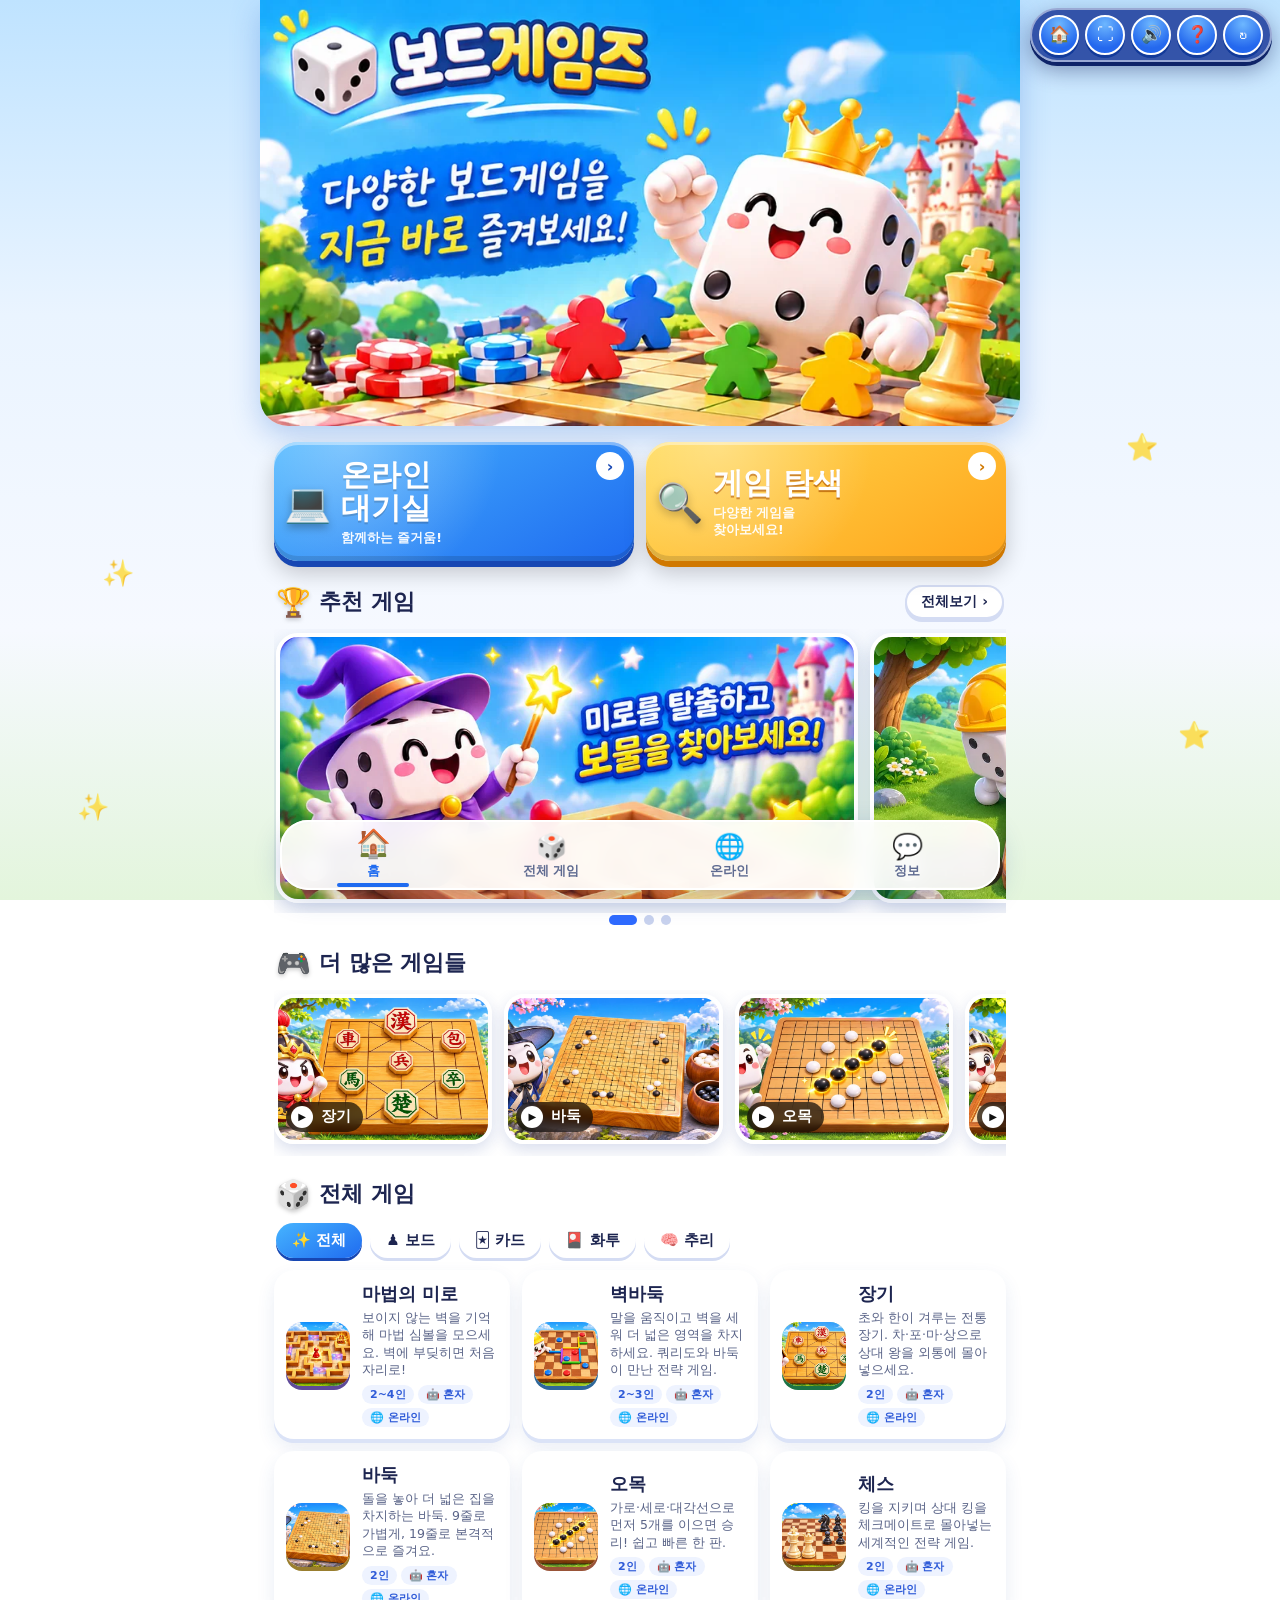
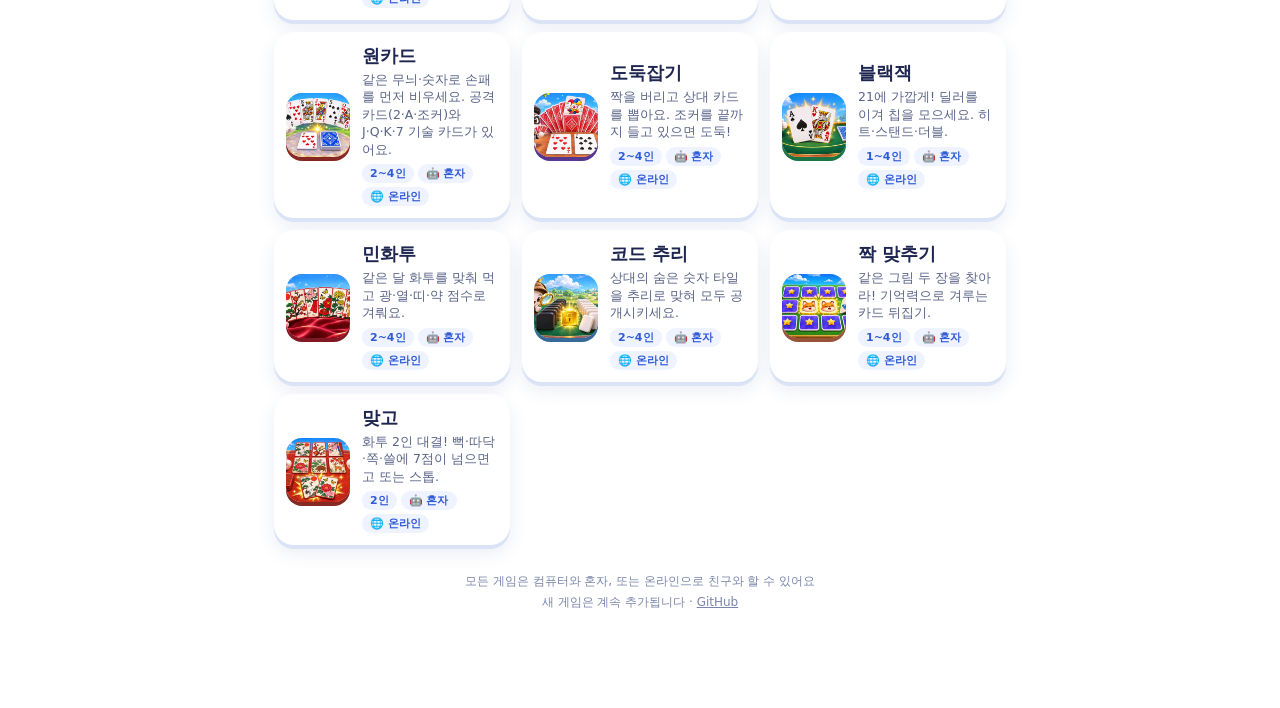
==== commit 2962247d: "Restore daytime home screen (hero, big buttons, carousel, strip, bottom tabs) and re-apply today's c" ====
--- a/index.html
+++ b/index.html
@@ -4,173 +4,254 @@
 <meta charset="utf-8">
 <meta name="viewport" content="width=device-width, initial-scale=1">
 <link rel="manifest" href="manifest.json">
-<meta name="theme-color" content="#10111d">
+<meta name="theme-color" content="#3d9bff">
 <meta name="mobile-web-app-capable" content="yes">
 <meta name="apple-mobile-web-app-capable" content="yes">
 <meta name="apple-mobile-web-app-title" content="보드게임즈">
 <link rel="apple-touch-icon" href="icons/apple-touch-icon.png"><link rel="icon" type="image/png" href="icons/favicon.png">
 <title>보드게임즈</title>
 <link rel="stylesheet" href="theme.css">
-<link rel="stylesheet" href="home.css">
+<style>
+:root{color-scheme:light}
+*{box-sizing:border-box;-webkit-tap-highlight-color:transparent}
+html,body{margin:0}
+body{min-height:100dvh;font-family:"Jua","Apple SD Gothic Neo","Noto Sans KR",system-ui,sans-serif;color:#1d2550;
+ background:linear-gradient(180deg,#bfe3ff 0%,#eaf4ff 35%,#f6f9ff 70%,#e3f5dc 100%) fixed;padding-bottom:96px}
+.wrap{max-width:760px;margin:0 auto;position:relative}
+/* 히어로 */
+.hero{position:relative;border-radius:0 0 28px 28px;overflow:hidden;box-shadow:0 10px 30px #3d7bd655}
+.hero img{display:block;width:100%;aspect-ratio:941/528;object-fit:cover;animation:heroIn .9s cubic-bezier(.2,1.2,.4,1)}
+@keyframes heroIn{from{transform:scale(1.08);opacity:.3}}
+.hero .tb{position:absolute;right:12px;top:12px;display:flex;gap:8px}
+.cbtn{width:48px;height:48px;border-radius:50%;border:3px solid #fff;background:linear-gradient(160deg,#4fa3ff,#1f5fd6);color:#fff;font-size:22px;display:grid;place-items:center;cursor:pointer;box-shadow:0 4px 0 #173f99,0 8px 16px #0004;text-decoration:none}
+.cbtn:active{transform:translateY(3px);box-shadow:0 1px 0 #173f99}
+/* 큰 버튼 */
+.acts{display:grid;grid-template-columns:1fr 1fr;gap:12px;padding:16px 14px 6px}
+.big{position:relative;border:0;border-radius:24px;padding:16px 12px 14px 10px;word-break:keep-all;min-height:118px;text-align:left;color:#fff;font:inherit;cursor:pointer;overflow:hidden;display:flex;align-items:center;gap:10px;
+ box-shadow:inset 0 3px 0 #ffffff66,inset 0 -5px 0 #0002,0 6px 0 var(--sd),0 12px 22px #0003;transition:transform .12s}
+.big:active{transform:translateY(4px);box-shadow:inset 0 3px 0 #ffffff66,0 2px 0 var(--sd)}
+.big::before{content:"";position:absolute;inset:0;background:radial-gradient(circle at 20% 0%,#ffffff55,transparent 50%);pointer-events:none}
+.big .bi{font-size:38px;filter:drop-shadow(0 4px 4px #0004);flex:none;animation:bob 2.4s ease-in-out infinite}
+.big b{display:block;font-size:clamp(20px,5.4vw,30px);line-height:1.1;font-weight:900;text-shadow:0 2px 0 #0003}
+.big small{display:block;font-size:12.5px;opacity:.95;margin-top:6px;font-weight:700}
+.big .ar{position:absolute;right:10px;top:10px;width:28px;height:28px;border-radius:50%;background:#fff;color:var(--sd);display:grid;place-items:center;font-weight:900;font-size:16px}
+.big.on{background:linear-gradient(150deg,#46b4ff,#1f6bf0);--sd:#1747b3}
+.big.ex{background:linear-gradient(150deg,#ffd84d,#ffa41b);--sd:#d07800;color:#fff}
+.big.ex b{color:#fff;text-shadow:0 2px 0 #c46d00}
+@keyframes bob{50%{transform:translateY(-5px) rotate(-4deg)}}
+/* 섹션 */
+.sec{padding:18px 14px 4px}
+.sh{display:flex;align-items:center;gap:8px;margin:0 2px 10px}
+.sh h2{margin:0;font-size:22px;font-weight:900;color:#1d2550}
+.sh .em{font-size:28px;filter:drop-shadow(0 2px 2px #0003)}
+.sh .more{margin-left:auto;border:2px solid #d4dcf3;background:#fff;border-radius:999px;padding:6px 14px;font:inherit;font-weight:800;font-size:14px;color:#1d2550;cursor:pointer;box-shadow:0 3px 0 #d4dcf3}
+/* 추천 캐러셀 */
+.car{display:flex;gap:12px;overflow-x:auto;scroll-snap-type:x mandatory;scrollbar-width:none;padding:4px 2px 10px}
+.car::-webkit-scrollbar,.strip::-webkit-scrollbar{display:none}
+.feat{flex:0 0 92%;scroll-snap-align:center;position:relative;border-radius:22px;overflow:hidden;aspect-ratio:848/392;text-decoration:none;color:#fff;border:4px solid #fff;box-shadow:0 8px 20px #2a4a9a33;background:var(--bg)}
+.feat img{width:100%;height:100%;object-fit:cover;display:block;transition:transform .5s}
+.feat:hover img{transform:scale(1.05)}
+.feat .art,.tile .art{position:absolute;inset:0;display:grid;place-items:center;font-size:84px;background:radial-gradient(circle at 30% 20%,#ffffff66,transparent 45%),repeating-linear-gradient(45deg,#ffffff14 0 14px,transparent 14px 28px),linear-gradient(150deg,color-mix(in srgb,var(--c) 70%,#fff),var(--c) 60%,color-mix(in srgb,var(--c) 60%,#000));text-shadow:0 8px 14px #0005}
+.feat .art span,.tile .art span{animation:bob 3s ease-in-out infinite;display:inline-block}
+.feat .info{position:absolute;right:12px;top:50%;transform:translateY(-50%) rotate(-2deg);max-width:44%;text-align:center;font-weight:800;font-size:13px;line-height:1.4;color:#fff;background:linear-gradient(160deg,#3d5bffee,#2a2fbfee);border:3px solid #fff;border-radius:16px;padding:8px 10px;box-shadow:0 4px 0 #1a1f7a;word-break:keep-all}
+.lbl{position:absolute;left:12px;bottom:12px;display:flex;align-items:center;gap:8px;background:#000000a8;backdrop-filter:blur(4px);border-radius:999px;padding:6px 16px 6px 8px;font-weight:900;font-size:19px;color:#fff}
+.lbl i{width:28px;height:28px;border-radius:50%;background:#fff;color:#111;display:grid;place-items:center;font-style:normal;font-size:13px}
+.dots{display:flex;justify-content:center;gap:7px;margin-top:2px}
+.dots i{width:10px;height:10px;border-radius:999px;background:#c8d2ee;transition:.3s}
+.dots i.on{width:28px;background:#2f6bff}
+/* 가로 스트립 */
+.strip{display:flex;gap:12px;overflow-x:auto;scroll-snap-type:x proximity;scrollbar-width:none;padding:4px 2px 12px}
+.tile{flex:0 0 42%;max-width:220px;scroll-snap-align:start;position:relative;aspect-ratio:276/190;border-radius:20px;overflow:hidden;border:4px solid #fff;box-shadow:0 6px 16px #2a4a9a2e;text-decoration:none;color:#fff}
+.tile img{width:100%;height:100%;object-fit:cover;display:block}
+.tile .art{font-size:58px}
+.tile .lbl{font-size:15px;padding:4px 12px 4px 5px;left:8px;bottom:8px}.tile .lbl i{width:22px;height:22px;font-size:10px}
+.tile:active,.feat:active,.card:active{transform:scale(.97)}
+/* 전체 목록 */
+.chips{display:flex;gap:8px;overflow-x:auto;scrollbar-width:none;padding:2px 2px 12px}
+.chips button{flex:none;border:0;border-radius:999px;padding:8px 16px;font:inherit;font-weight:800;font-size:15px;background:#fff;color:#1d2550;box-shadow:0 3px 0 #d4dcf3;cursor:pointer}
+.chips button.on{background:linear-gradient(150deg,#46b4ff,#1f6bf0);color:#fff;box-shadow:0 3px 0 #1747b3}
+#grid{display:grid;grid-template-columns:repeat(auto-fill,minmax(220px,1fr));gap:12px}
+.card{display:flex;gap:12px;align-items:center;background:#fff;border-radius:20px;padding:12px;text-decoration:none;color:#1d2550;box-shadow:0 4px 0 #dbe3f7,0 8px 18px #2a4a9a1a;transition:transform .12s}
+.card .ci{flex:none;width:64px;height:64px;border-radius:16px;display:grid;place-items:center;font-size:36px;background:linear-gradient(150deg,color-mix(in srgb,var(--c) 55%,#fff),var(--c));box-shadow:inset 0 2px 0 #ffffff88,0 4px 0 color-mix(in srgb,var(--c) 60%,#000);overflow:hidden}
+.card .ci img{width:100%;height:100%;object-fit:cover}
+.card b{font-size:18px;font-weight:900;display:block}
+.card p{margin:3px 0 6px;font-size:12.5px;color:#5a6488;line-height:1.4;font-family:system-ui,sans-serif}
+.card .tg{display:flex;flex-wrap:wrap;gap:4px}
+.card .tg span{font-size:11px;font-weight:800;background:#eef3ff;color:#2f5bd8;border-radius:999px;padding:2px 8px}
+footer{margin:22px 0 0;text-align:center;font-size:12px;color:#7a86ab;line-height:1.7;font-family:system-ui,sans-serif}
+footer a{color:inherit}
+/* 하단 탭 */
+nav{position:fixed;left:50%;bottom:10px;transform:translateX(-50%);width:min(94%,720px);display:grid;grid-template-columns:repeat(4,1fr);background:#ffffffee;backdrop-filter:blur(10px);border-radius:28px;box-shadow:0 8px 26px #2a4a9a40,inset 0 0 0 2px #fff;z-index:50;padding:6px 4px 4px}
+nav button{border:0;background:none;font:inherit;font-weight:800;font-size:13px;color:#5f6b91;display:flex;flex-direction:column;align-items:center;gap:1px;padding:6px 0;cursor:pointer;position:relative}
+nav button span{font-size:25px;transition:transform .2s}
+nav button.on{color:#1f6bf0}nav button.on span{transform:translateY(-3px) scale(1.12)}
+nav button.on::after{content:"";position:absolute;bottom:-1px;width:40%;height:4px;border-radius:4px;background:#1f6bf0}
+.sparkle{position:fixed;pointer-events:none;z-index:-1;font-size:26px;animation:tw 3s ease-in-out infinite;opacity:.8}
+.hd{position:fixed;inset:0;z-index:90;display:grid;place-items:center;padding:16px;background:#0c1c5a99}
+.hd[hidden]{display:none}
+.hdc{width:min(100%,480px);padding:22px;color:#fff;border:3px solid #a592ff;border-radius:28px;background:linear-gradient(180deg,#6a4ee0,#3b2490 55%,#2c1a78);box-shadow:0 0 0 3px #2a1a6b,0 18px 60px #0b0640aa}
+.hdc h2{margin:0 0 10px;text-shadow:0 2px 0 #2a1a6b,0 0 14px #9b86ff}
+.hdc ol{margin:0 0 16px;padding-left:1.3em;color:#e4dcff;line-height:1.65;font-family:system-ui,sans-serif}
+.hdc li+li{margin-top:6px}.hdc li b{color:#fff}
+.hdc button{width:100%;border:0;border-radius:999px;padding:13px;font:inherit;font-weight:900;font-size:17px;color:#fff;background:linear-gradient(180deg,#b79bff,#6a3df0);border-bottom:5px solid #3a1fa0;cursor:pointer}
+@keyframes tw{50%{transform:scale(.6) rotate(25deg);opacity:.3}}
+@media (max-width:480px){.big .ar{display:none}}
+@media (min-width:700px){.feat{flex-basis:80%}.tile{flex-basis:30%}}
+/* 설치 안내 */
+#inst{position:fixed;left:50%;bottom:96px;bottom:calc(96px + env(safe-area-inset-bottom,0px));transform:translate(-50%,calc(100% + 140px));visibility:hidden;opacity:0;pointer-events:none;width:min(94%,560px);z-index:60;background:#fff;border-radius:24px;padding:14px;box-shadow:0 14px 40px #1a3a8a55,inset 0 0 0 2px #fff;display:flex;gap:12px;align-items:center;transition:transform .5s cubic-bezier(.2,1.3,.4,1),opacity .3s,visibility 0s .5s}
+#inst.show{transform:translate(-50%,0);visibility:visible;opacity:1;pointer-events:auto;transition:transform .5s cubic-bezier(.2,1.3,.4,1),opacity .3s,visibility 0s}
+#inst img{width:62px;height:62px;border-radius:16px;flex:none;box-shadow:0 4px 10px #0003;animation:bob 2.4s ease-in-out infinite}
+#inst .tx{flex:1;min-width:0}
+#inst b{display:block;font-size:17px;font-weight:900;color:#1d2550}
+#inst p b{display:inline;font-size:inherit;color:#1f6bf0}
+#inst p{margin:3px 0 0;font:600 12.5px/1.45 system-ui,sans-serif;color:#5a6488}
+#inst .bt{display:flex;flex-direction:column;gap:6px;flex:none}
+#inst button{border:0;border-radius:14px;font:inherit;font-weight:900;cursor:pointer;padding:10px 14px;font-size:15px}
+#inst .ok{background:linear-gradient(150deg,#46b4ff,#1f6bf0);color:#fff;box-shadow:0 3px 0 #1747b3}
+#inst .no{background:none;color:#8a93b5;font-size:12px;padding:2px;white-space:nowrap}
+#inst .ios{display:inline-flex;align-items:center;justify-content:center;width:20px;height:20px;border-radius:5px;background:#e8f0ff;color:#1f6bf0;font-size:13px;vertical-align:-4px}
+</style>
 </head>
-<body class="bg-home">
-<a class="skip-link" href="#library">게임 목록 바로가기</a>
-<header class="app-header" id="top">
-  <div class="app-bar">
-    <a class="brand" href="./"><img src="icons/icon-192.png" width="38" height="38" alt=""><span>보드게임즈</span></a>
-    <nav class="app-nav" aria-label="주 메뉴">
-      <a href="#library">전체 게임</a>
-      <button id="navOnline" type="button">온라인 대기실</button>
-    </nav>
-  </div>
-</header>
+<body>
 <!-- 모든 화면 공통 버튼(홈 · 전체화면 · 소리 · 규칙 · 새 게임): 게임 화면과 같은 자리 -->
 <div class="bg-toolbar" id="appTools" role="toolbar" aria-label="앱 메뉴">
-  <button id="homeT" type="button" aria-label="홈" title="홈">🏠</button>
-  <button id="fsT" type="button" aria-label="전체화면" title="전체화면">⛶</button>
-  <button id="sndT" type="button" aria-label="효과음" title="효과음">🔊</button>
-  <button id="ruleT" type="button" aria-label="이용 방법" title="이용 방법">❓</button>
-  <button id="newT" type="button" aria-label="새 게임 고르기" title="새 게임 고르기">↻</button>
+ <button id="homeT" type="button" aria-label="홈" title="홈">🏠</button>
+ <button id="fsT" type="button" aria-label="전체화면" title="전체화면">⛶</button>
+ <button id="sndT" type="button" aria-label="효과음" title="효과음">🔊</button>
+ <button id="ruleT" type="button" aria-label="이용 방법" title="이용 방법">❓</button>
+ <button id="newT" type="button" aria-label="새 게임 고르기" title="새 게임 고르기">↻</button>
 </div>
-<div class="home-dialog" id="homeRules" hidden role="dialog" aria-modal="true" aria-labelledby="homeRulesT">
-  <div class="home-dialog-card">
-    <h2 id="homeRulesT">이용 방법</h2>
-    <ol>
-      <li><b>게임 탐색</b>에서 하고 싶은 게임을 골라요.</li>
-      <li>게임 시작 화면에서 <b>혼자</b>(컴퓨터와) · <b>여럿이서</b> · <b>온라인</b> 중에 골라요.</li>
-      <li><b>온라인 대기실</b>에서는 방을 만들어 친구와 여러 게임을 돌려 가며 해요.</li>
-      <li>위쪽 버튼: 🏠 홈 · ⛶ 전체화면 · 🔊 소리 켜기/끄기 · ❓ 규칙 · ↻ 새 게임. <b>어느 화면에서나 같은 자리</b>에 있어요.</li>
-    </ol>
-    <button class="home-button primary" id="homeRulesClose" type="button">알겠어요</button>
-  </div>
+<div class="hd" id="homeRules" hidden role="dialog" aria-modal="true" aria-labelledby="homeRulesT">
+ <div class="hdc"><h2 id="homeRulesT">이용 방법</h2>
+  <ol><li><b>게임 탐색</b>에서 하고 싶은 게임을 골라요.</li>
+  <li>게임 시작 화면에서 <b>혼자</b>(컴퓨터와) · <b>여럿이서</b> · <b>온라인</b> 중에 골라요.</li>
+  <li><b>온라인 대기실</b>에서는 방을 만들어 친구와 여러 게임을 돌려 가며 해요.</li>
+  <li>위쪽 버튼: 🏠 홈 · ⛶ 전체화면 · 🔊 소리 · ❓ 규칙 · ↻ 새 게임. <b>어느 화면에서나 같은 자리</b>에 있어요.</li></ol>
+  <button type="button" id="homeRulesClose">알겠어요</button></div>
 </div>
-<main class="home-wrap">
-  <section class="hero" aria-labelledby="home-title">
-    <img class="hero-art" src="img/hero_home.webp" alt="" fetchpriority="high">
-    <div class="hero-copy">
-      <h1 id="home-title">다양한 보드게임을<br><em>지금 바로</em> 즐겨보세요!</h1>
-      <p>혼자 가볍게, 친구와 함께.</p>
-      <div class="hero-actions">
-        <a class="home-button primary" href="#library">게임 탐색</a>
-        <button class="home-button" id="hubOnline" type="button">온라인 대기실</button>
-      </div>
-    </div>
-  </section>
-
-  <section class="home-section" aria-labelledby="featured-title">
-    <h2 id="featured-title">추천 게임</h2>
-    <div class="featured" id="featured"></div>
-  </section>
-
-  <section class="home-section library" id="library" aria-labelledby="library-title">
-    <div class="section-heading">
-      <h2 id="library-title">전체 게임</h2>
-      <span id="gameCount" role="status"></span>
-    </div>
-    <div class="filters" id="filters" role="group" aria-label="게임 종류">
-      <button type="button" data-category="" aria-pressed="true">전체</button>
-      <button type="button" data-category="보드" aria-pressed="false">보드</button>
-      <button type="button" data-category="카드" aria-pressed="false">카드</button>
-      <button type="button" data-category="화투" aria-pressed="false">화투</button>
-      <button type="button" data-category="추리" aria-pressed="false">추리</button>
-    </div>
-    <div class="game-grid" id="grid"></div>
-  </section>
-</main>
-<footer class="home-footer"><span>보드게임즈</span><a href="https://github.com/kjt7942/boardGames">GitHub</a></footer>
-<div id="inst" role="dialog" aria-labelledby="instT" aria-live="polite"><img src="icons/icon-192.png" alt=""><div class="tx"><b id="instT">앱으로 설치하기</b><p id="instP"></p></div><div class="bt"><button class="ok" id="instOk">설치</button><button class="no" id="instNo">나중에</button><button class="no" id="instHave">이미 설치했어요</button></div></div>
+<div class="wrap">
+ <header class="hero" id="top">
+  <img src="img/hero.webp" alt="보드게임즈 — 다양한 보드게임을 지금 바로 즐겨보세요!">
+ </header>
+ <div class="acts">
+  <button class="big on" id="hubOnline"><span class="bi">💻</span><span><b>온라인<br>대기실</b><small>함께하는 즐거움!</small></span><span class="ar">›</span></button>
+  <button class="big ex" id="explore"><span class="bi">🔍</span><span><b>게임 탐색</b><small>다양한 게임을<br>찾아보세요!</small></span><span class="ar">›</span></button>
+ </div>
+ <section class="sec">
+  <div class="sh"><span class="em">🏆</span><h2>추천 게임</h2><button class="more" data-go="all">전체보기 ›</button></div>
+  <div class="car" id="car"></div><div class="dots" id="dots"></div>
+ </section>
+ <section class="sec">
+  <div class="sh"><span class="em">🎮</span><h2>더 많은 게임들</h2></div>
+  <div class="strip" id="strip"></div>
+ </section>
+ <section class="sec" id="all">
+  <div class="sh"><span class="em">🎲</span><h2>전체 게임</h2></div>
+  <div class="chips" id="chips"></div>
+  <main id="grid"></main>
+ </section>
+ <footer id="about">모든 게임은 컴퓨터와 혼자, 또는 온라인으로 친구와 할 수 있어요<br>새 게임은 계속 추가됩니다 · <a href="https://github.com/kjt7942/boardGames">GitHub</a></footer>
+</div>
+<div id="inst" role="dialog" aria-live="polite"><img src="icons/icon-192.png" alt=""><div class="tx"><b id="instT">앱으로 설치하기</b><p id="instP"></p></div><div class="bt"><button class="ok" id="instOk">설치</button><button class="no" id="instNo">나중에</button><button class="no" id="instHave">이미 설치했어요</button></div></div>
+<nav id="nav">
+ <button class="on" data-go="top"><span>🏠</span>홈</button>
+ <button data-go="all"><span>🎲</span>전체 게임</button>
+ <button data-act="online"><span>🌐</span>온라인</button>
+ <button data-go="about"><span>💬</span>정보</button>
+</nav>
 <script src="fx.js"></script>
 <script src="firebase-config.js"></script>
 <script src="net.js"></script>
-<script src="theme.js"></script>
 <script>
-const { games, image } = BGTHEME;
-const byId = id => document.getElementById(id);
-const tap = () => window.FX?.sfx("tap");
-
-const lobbyOrder = ["janggi", "baduk", "omok", "chess", "magic-labyrinth", "wall-go", "onecard",
-  "thief", "blackjack", "minhwatu", "matgo", "codebreak", "memory"];
-const openLobby = () => {
-  tap();
-  BGNet.open({
-    hub: true, game: "*", title: "대기실",
-    games: lobbyOrder.map(id => {
-      const { icon, name, online } = games.find(game => game.id === id);
-      return { k: id, icon, name, np: online };
-    }),
-    sizes: [2, 3, 4].map(np => ({ np, label: np + "인" })),
-    onStart() {}, onClose() {}
-  });
-};
-byId("hubOnline").onclick = byId("navOnline").onclick = openLobby;
-
-const card = (game, featured = false) => `
-  <a class="game-card" href="${game.id}/">
-    <img class="game-art" src="${image(featured && game.id !== "magic-labyrinth" ? game.banner : game.thumb)}" alt="" ${featured ? "" : 'loading="lazy"'}>
-    <div class="game-card-copy">
-      <span class="game-meta">${game.category} · ${game.players} · 약 ${game.minutes}분</span>
-      <h3>${game.name}</h3>
-      <p>${game.description}</p>
-    </div>
-  </a>`;
-const featuredIds = ["magic-labyrinth", "wall-go", "codebreak"];
-byId("featured").innerHTML = featuredIds.map(id => card(games.find(game => game.id === id), true)).join("");
-
-const filters = byId("filters");
-function showGames(category) {
-  const matches = category ? games.filter(game => game.category === category) : games;
-  byId("grid").innerHTML = matches.map(game => card(game)).join("");
-  byId("gameCount").textContent = matches.length + "개 게임";
+const GAMES=[
+  {path:"magic-labyrinth/",ban:"img/ban_maze.webp",cat:"보드",img:"img/th_maze.webp",icon:"🧙",name:"마법의 미로",sub:"The Magic Labyrinth",color:"#9d7cff",
+   desc:"보이지 않는 벽을 기억해 마법 심볼을 모으세요. 벽에 부딪히면 처음 자리로!",
+   tags:["1인 가능 🤖","온라인 🌐","2~4인","기억력","주사위","20분"]},
+  {path:"wall-go/",cat:"보드",img:"img/th_wallgo.webp",ban:"img/ban_wallgo.webp",icon:"🧱",name:"벽바둑",sub:"Wall Go · 데블스 플랜",color:"#4dabff",
+   desc:"말을 움직이고 벽을 세워 더 넓은 영역을 차지하세요. 쿼리도와 바둑이 만난 전략 게임.",
+   tags:["1인 가능 🤖","온라인 🌐","2~3인","전략","영역 싸움","15분"]},
+  {path:"janggi/",cat:"보드",img:"img/th_janggi.webp",ban:"img/ban_janggi.webp",icon:"♟️",name:"장기",sub:"Janggi · 한국 전통 장기",color:"#2fbf71",
+   desc:"초와 한이 겨루는 전통 장기. 차·포·마·상으로 상대 왕을 외통에 몰아넣으세요.",
+   tags:["1인 가능 🤖","온라인 🌐","2인","전략","전통","20분"]},
+  {path:"baduk/",cat:"보드",img:"img/th_baduk.webp",ban:"img/ban_baduk.webp",icon:"⚫",name:"바둑",sub:"Baduk · 9·13·19줄",color:"#ffd24d",
+   desc:"돌을 놓아 더 넓은 집을 차지하는 바둑. 9줄로 가볍게, 19줄로 본격적으로 즐겨요.",
+   tags:["1인 가능 🤖","온라인 🌐","2인","전략","전통","20분"]},
+  {path:"omok/",cat:"보드",img:"img/th_omok.webp",ban:"img/ban_omok.webp",icon:"⚪",name:"오목",sub:"Omok · 15·19줄",color:"#ff8a5c",
+   desc:"가로·세로·대각선으로 먼저 5개를 이으면 승리! 쉽고 빠른 한 판.",
+   tags:["1인 가능 🤖","온라인 🌐","2인","전략","10분"]},
+  {path:"chess/",cat:"보드",img:"img/th_chess.webp",ban:"img/ban_chess.webp",icon:"♞",name:"체스",sub:"Chess · 캐슬링·앙파상 지원",color:"#c9a14a",
+   desc:"킹을 지키며 상대 킹을 체크메이트로 몰아넣는 세계적인 전략 게임.",
+   tags:["1인 가능 🤖","온라인 🌐","2인","전략","20분"]},
+  {path:"onecard/",cat:"카드",img:"img/th_onecard.webp",ban:"img/ban_onecard.webp",icon:"🃏",name:"원카드",sub:"One Card · 트럼프",color:"#e0453a",
+   desc:"같은 무늬·숫자로 손패를 먼저 비우세요. 공격 카드(2·A·조커)와 J·Q·K·7 기술 카드가 있어요.",
+   tags:["1인 가능 🤖","온라인 🌐","2~4인","카드","10분"]},
+  {path:"thief/",cat:"카드",img:"img/th_thief.webp",ban:"img/ban_thief.webp",icon:"🦹",name:"도둑잡기",sub:"Old Maid · 트럼프",color:"#8e5cf0",
+   desc:"짝을 버리고 상대 카드를 뽑아요. 조커를 끝까지 들고 있으면 도둑!",
+   tags:["1인 가능 🤖","온라인 🌐","2~4인","카드","운","5분"]},
+  {path:"blackjack/",cat:"카드",img:"img/th_blackjack.webp",ban:"img/ban_blackjack.webp",icon:"♠️",name:"블랙잭",sub:"Blackjack · 8판 승부",color:"#2fbf71",
+   desc:"21에 가깝게! 딜러를 이겨 칩을 모으세요. 히트·스탠드·더블.",
+   tags:["1인 가능 🤖","온라인 🌐","1~4인","카드","15분"]},
+  {path:"minhwatu/",cat:"화투",img:"img/th_minhwatu.webp",ban:"img/ban_minhwatu.webp",icon:"🎴",name:"민화투",sub:"Minhwatu · 화투",color:"#d8283b",
+   desc:"같은 달 화투를 맞춰 먹고 광·열·띠·약 점수로 겨뤄요.",
+   tags:["1인 가능 🤖","온라인 🌐","2~4인","화투","10분"]},
+  {path:"codebreak/",cat:"추리",img:"img/th_codebreak.webp",ban:"img/ban_codebreak.webp",icon:"🔐",name:"코드 추리",sub:"숨은 숫자 타일 추리",color:"#5ab0ff",
+   desc:"상대의 숨은 숫자 타일을 추리로 맞혀 모두 공개시키세요.",
+   tags:["1인 가능 🤖","온라인 🌐","2~4인","추리","15분"]},
+  {path:"memory/",cat:"추리",img:"img/th_memory.webp",ban:"img/ban_memory.webp",icon:"🐾",name:"짝 맞추기",sub:"Memory Match",color:"#ff8a5c",
+   desc:"같은 그림 두 장을 찾아라! 기억력으로 겨루는 카드 뒤집기.",
+   tags:["1인 가능 🤖","온라인 🌐","1~4인","기억력","10분"]},
+  {path:"matgo/",cat:"화투",img:"img/th_matgo.webp",ban:"img/ban_matgo.webp",icon:"🌸",name:"맞고",sub:"Matgo · 2인 화투",color:"#e0453a",
+   desc:"화투 2인 대결! 뻑·따닥·쪽·쓸에 7점이 넘으면 고 또는 스톱.",
+   tags:["1인 가능 🤖","온라인 🌐","2인","화투","10분"]},
+];
+const HUBG=[
+ {k:"janggi",icon:"♟️",name:"장기",np:[2]},{k:"baduk",icon:"⚫",name:"바둑",np:[2]},
+ {k:"omok",icon:"⚪",name:"오목",np:[2]},{k:"chess",icon:"♞",name:"체스",np:[2]},
+ {k:"magic-labyrinth",icon:"🧙",name:"마법의 미로",np:[2,3,4]},{k:"wall-go",icon:"🧱",name:"벽바둑",np:[2,3]},
+ {k:"onecard",icon:"🃏",name:"원카드",np:[2,3,4]},{k:"thief",icon:"🦹",name:"도둑잡기",np:[2,3,4]},
+ {k:"blackjack",icon:"♠️",name:"블랙잭",np:[2,3,4]},{k:"minhwatu",icon:"🎴",name:"민화투",np:[2,3,4]},{k:"matgo",icon:"🌸",name:"맞고",np:[2]},
+ {k:"codebreak",icon:"🔐",name:"코드 추리",np:[2,3,4]},{k:"memory",icon:"🐾",name:"짝 맞추기",np:[2,3,4]}];
+const $=s=>document.querySelector(s),FXon=()=>window.FX&&FX.on;
+const tap=()=>{if(window.FX)FX.sfx("tap")};
+const openHub=()=>{tap();BGNet.open({hub:true,game:"*",title:"대기실",games:HUBG,sizes:[{np:2,label:"2인"},{np:3,label:"3인"},{np:4,label:"4인"}],onStart(){},onClose(){}})};
+$("#hubOnline").onclick=openHub;
+const pl=g=>(g.tags.find(t=>/인$/.test(t))||"");
+const art=g=>g.img?`<img src="${g.img}" alt="" loading="lazy">`:`<div class="art"><span>${g.icon}</span></div>`;
+// 추천
+const FEAT=["magic-labyrinth/","wall-go/","codebreak/"].map(p=>GAMES.find(g=>g.path===p));
+$("#car").innerHTML=FEAT.map(g=>`<a class="feat" href="${g.path}" style="--c:${g.color}">${g.ban?`<img src="${g.ban}" alt="" loading="lazy">`:art(g)}${g.ban&&g.path!=="magic-labyrinth/"?`<div class="info">${g.desc.split(/(?<=[.!])\s/)[0]}</div>`:""}<span class="lbl"><i>▶</i>${g.name}</span></a>`).join("");
+$("#dots").innerHTML=FEAT.map((_,i)=>`<i class="${i?"":"on"}"></i>`).join("");
+const car=$("#car");let ci=0;
+car.addEventListener("scroll",()=>{const w=car.firstElementChild.getBoundingClientRect().width+12,i=Math.round(car.scrollLeft/w);if(i!==ci){ci=i;[...$("#dots").children].forEach((d,k)=>d.classList.toggle("on",k===i))}},{passive:true});
+let auto=setInterval(()=>{const w=car.firstElementChild.getBoundingClientRect().width+12;car.scrollTo({left:((ci+1)%FEAT.length)*w,behavior:"smooth"})},4500);
+car.addEventListener("pointerdown",()=>clearInterval(auto),{once:true});
+// 더 많은 게임
+$("#strip").innerHTML=GAMES.filter(g=>!FEAT.includes(g)).concat(FEAT.slice(1,4)).map(g=>`<a class="tile" href="${g.path}" style="--c:${g.color}">${art(g)}<span class="lbl"><i>▶</i>${g.name}</span></a>`).join("");
+// 전체
+const CATS=["전체","보드","카드","화투","추리"];let cat="전체";
+function grid(){
+  $("#chips").innerHTML=CATS.map(c=>`<button class="${c===cat?"on":""}" data-c="${c}">${{전체:"✨",보드:"♟️",카드:"🃏",화투:"🎴",추리:"🧠"}[c]} ${c}</button>`).join("");
+  $("#grid").innerHTML=GAMES.filter(g=>cat==="전체"||g.cat===cat).map(g=>`<a class="card" href="${g.path}" style="--c:${g.color}"><div class="ci">${g.img?`<img src="${g.img}" alt="">`:g.icon}</div><div><b>${g.name}</b><p>${g.desc}</p><div class="tg"><span>${pl(g)}</span><span>🤖 혼자</span><span>🌐 온라인</span></div></div></a>`).join("");
 }
-showGames("");
-filters.addEventListener("click", event => {
-  const selected = event.target.closest("button");
-  if (!selected || selected.getAttribute("aria-pressed") === "true") return;
-  tap();
-  filters.querySelector('[aria-pressed="true"]').setAttribute("aria-pressed", "false");
-  selected.setAttribute("aria-pressed", "true");
-  showGames(selected.dataset.category);
-});
-
-const sound = byId("sndT");
-byId("homeT").onclick = () => { tap(); scrollTo({ top: 0, behavior: "smooth" }); };
-byId("newT").onclick = () => { tap(); byId("library").scrollIntoView({ behavior: "smooth" }); };
-const homeRules = byId("homeRules");
-byId("ruleT").onclick = () => { tap(); homeRules.hidden = false; byId("homeRulesClose").focus(); };
-byId("homeRulesClose").onclick = () => { homeRules.hidden = true; };
-homeRules.addEventListener("click", e => { if (e.target === homeRules) homeRules.hidden = true; });
-document.addEventListener("keydown", e => { if (e.key === "Escape") homeRules.hidden = true; });
-function showSound() {
-  const enabled = Boolean(window.FX?.on);
-  sound.textContent = enabled ? "🔊" : "🔇";
-  sound.setAttribute("aria-pressed", String(enabled));
-}
-showSound();
-sound.onclick = () => {
-  if (!window.FX) return;
-  FX.on = !FX.on;
-  showSound();
-  tap();
-};
-
-const fullscreen = byId("fsT");
-const requestFullscreen = document.documentElement.requestFullscreen || document.documentElement.webkitRequestFullscreen;
-fullscreen.hidden = !requestFullscreen;
-fullscreen.onclick = async () => {
-  try {
-    if (document.fullscreenElement || document.webkitFullscreenElement) {
-      await (document.exitFullscreen || document.webkitExitFullscreen).call(document);
-    } else {
-      await requestFullscreen.call(document.documentElement);
-    }
-  } catch (error) {}
-};
-function syncFullscreen() {
-  fullscreen.setAttribute("aria-pressed", String(Boolean(document.fullscreenElement || document.webkitFullscreenElement)));
-}
-document.addEventListener("fullscreenchange", syncFullscreen);
-document.addEventListener("webkitfullscreenchange", syncFullscreen);
-syncFullscreen();
+grid();
+$("#chips").onclick=e=>{const b=e.target.closest("button");if(!b)return;cat=b.dataset.c;tap();grid()};
+// 이동
+const go=id=>{tap();document.getElementById(id).scrollIntoView({behavior:"smooth",block:"start"})};
+document.querySelectorAll("[data-go]").forEach(b=>b.addEventListener("click",()=>go(b.dataset.go)));
+$("#explore").onclick=()=>go("all");
+$("#homeT").onclick=()=>go("top");$("#newT").onclick=()=>go("all");
+const hr=$("#homeRules");$("#ruleT").onclick=()=>{tap();hr.hidden=false;$("#homeRulesClose").focus()};
+$("#homeRulesClose").onclick=()=>{hr.hidden=true};hr.addEventListener("click",e=>{if(e.target===hr)hr.hidden=true});
+addEventListener("keydown",e=>{if(e.key==="Escape")hr.hidden=true});
+$("[data-act=online]").onclick=openHub;
+const secs=["top","all","about"],navB=[...document.querySelectorAll("nav button")];
+addEventListener("scroll",()=>{const y=scrollY+innerHeight*.4;let k=0;if(y>$("#all").offsetTop)k=1;if(innerHeight+scrollY>=document.body.scrollHeight-4)k=3;navB.forEach((b,i)=>b.classList.toggle("on",i===k))},{passive:true});
+// 소리·전체화면
+const sb=$("#sndT");sb.textContent=FXon()?"🔊":"🔇";sb.onclick=()=>{if(!window.FX)return;FX.on=!FX.on;sb.textContent=FX.on?"🔊":"🔇";tap()};
+$("#fsT").onclick=()=>{const d=document;try{if(d.fullscreenElement)d.exitFullscreen();else d.documentElement.requestFullscreen()}catch(e){}};
+document.addEventListener("click",e=>{const a=e.target.closest("a.feat,a.tile,a.card");if(a&&window.FX){FX.sfx("pop");const r=a.getBoundingClientRect();FX.burst(r.left+r.width/2,r.top+r.height/2,{n:16,color:["#ffd24d","#fff","#46b4ff"],speed:5,g:.1,size:4,life:30,shape:"star"})}});
+// 반짝이
+[["8%","62%","✨"],["88%","48%","⭐"],["6%","88%","✨"],["92%","80%","⭐"]].forEach(([x,y,t],i)=>{const e=document.createElement("div");e.className="sparkle";e.textContent=t;e.style.left=x;e.style.top=y;e.style.animationDelay=i*.7+"s";document.body.appendChild(e)});
 </script>
 <script>
 // ── 앱 설치 안내 (설치 안 된 스마트폰에서만) ──
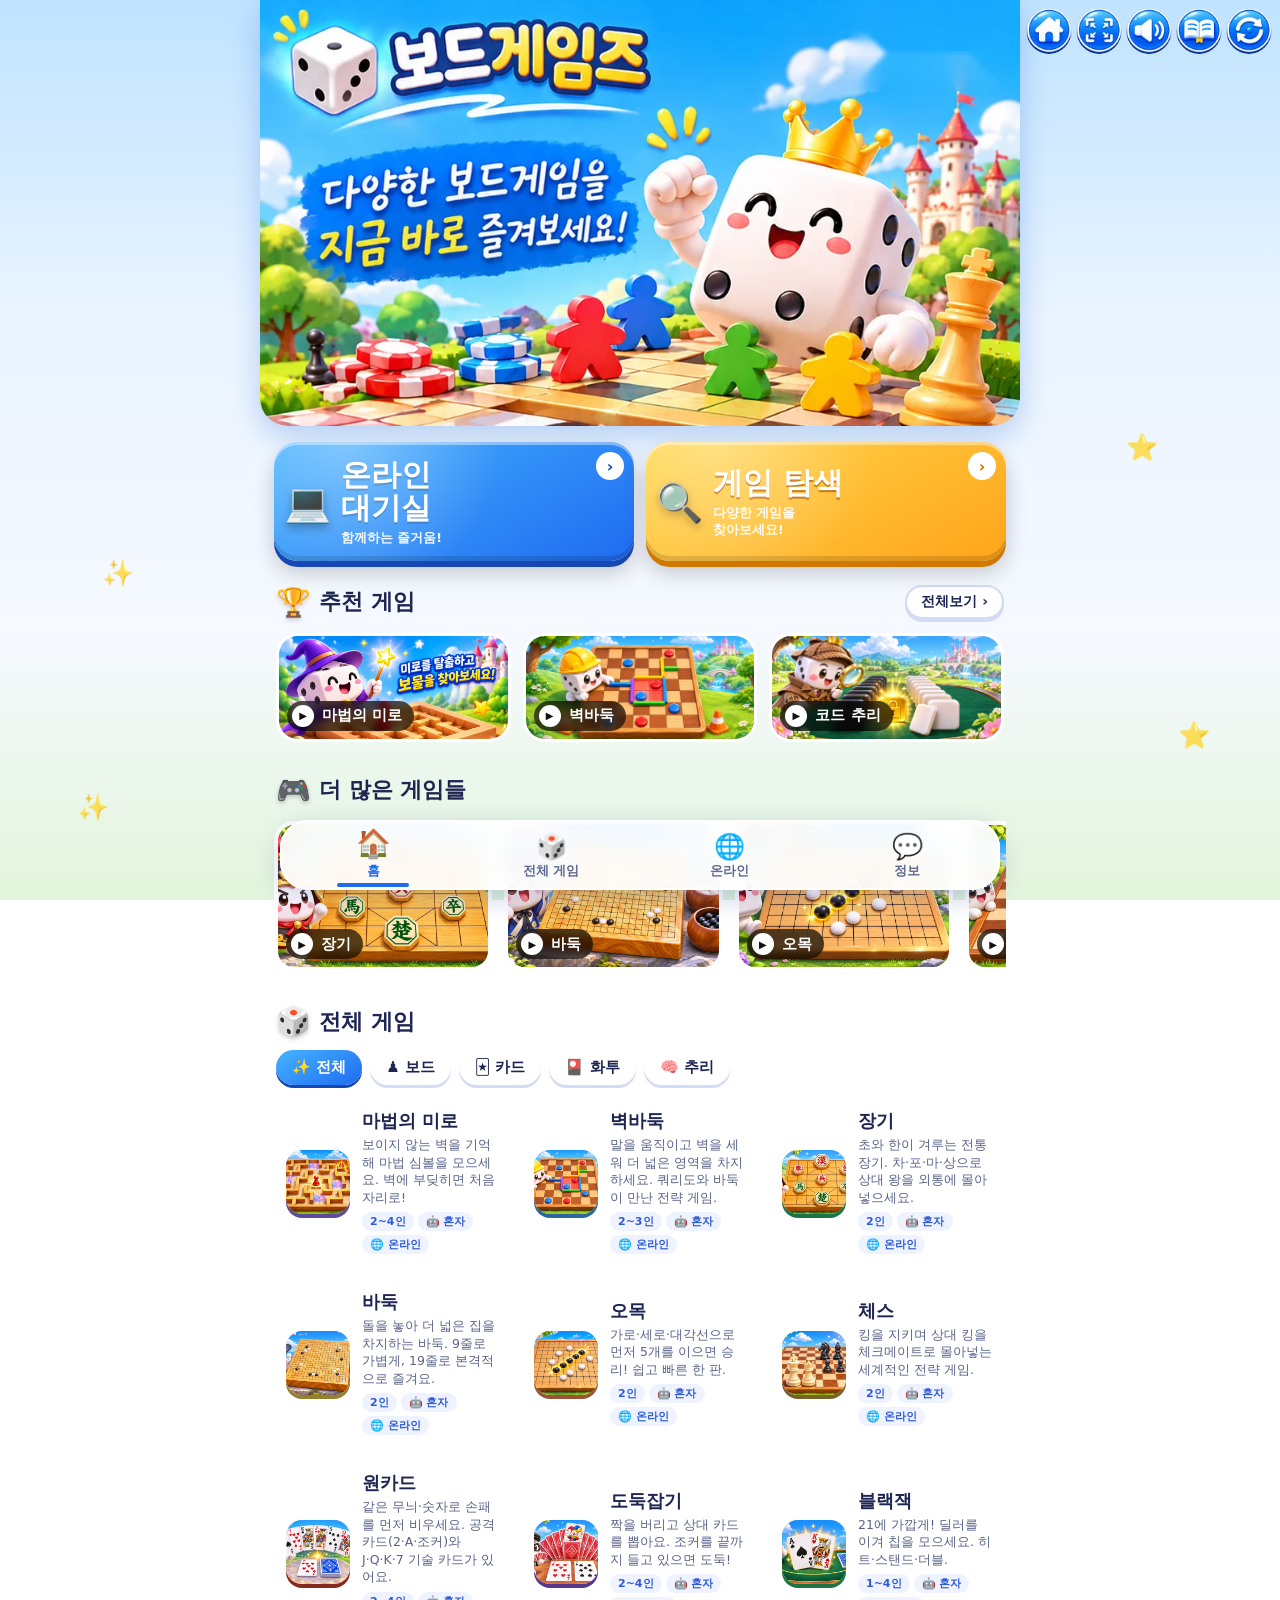
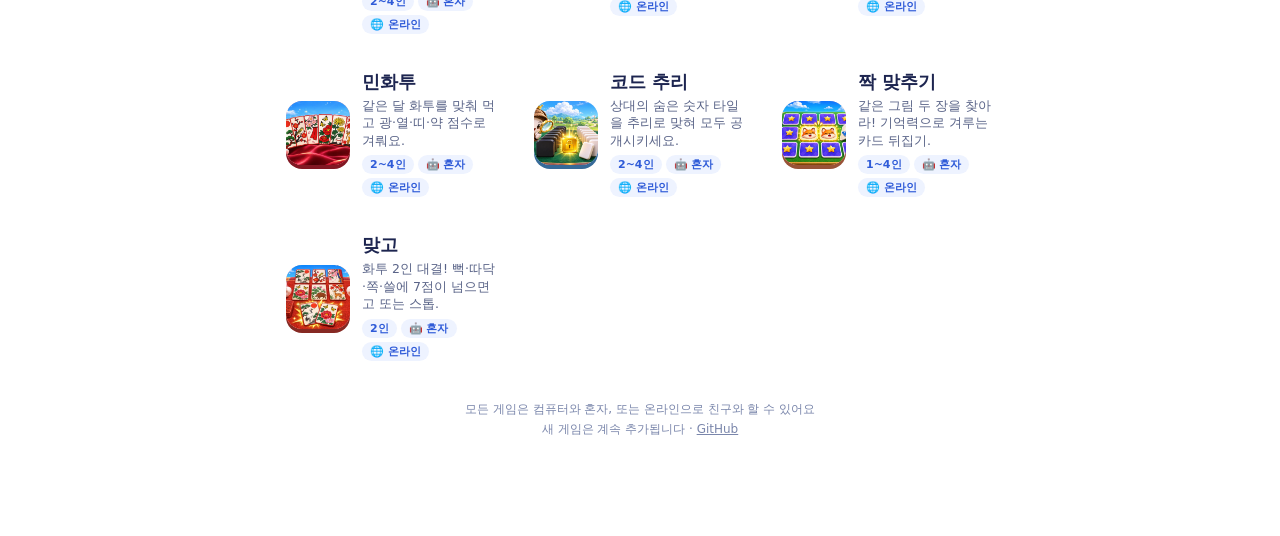
==== commit 3f8526ac: "New toolbar icon set, remove card shadows, featured: 3-up on PC and one-at-a-time swipe carousel on " ====
--- a/index.html
+++ b/index.html
@@ -48,7 +48,7 @@
 /* 추천 캐러셀 */
 .car{display:flex;gap:12px;overflow-x:auto;scroll-snap-type:x mandatory;scrollbar-width:none;padding:4px 2px 10px}
 .car::-webkit-scrollbar,.strip::-webkit-scrollbar{display:none}
-.feat{flex:0 0 92%;scroll-snap-align:center;position:relative;border-radius:22px;overflow:hidden;aspect-ratio:848/392;text-decoration:none;color:#fff;border:4px solid #fff;box-shadow:0 8px 20px #2a4a9a33;background:var(--bg)}
+.feat{flex:0 0 100%;scroll-snap-align:center;position:relative;border-radius:22px;overflow:hidden;aspect-ratio:848/392;text-decoration:none;color:#fff;border:4px solid #fff;background:var(--bg)}
 .feat img{width:100%;height:100%;object-fit:cover;display:block;transition:transform .5s}
 .feat:hover img{transform:scale(1.05)}
 .feat .art,.tile .art{position:absolute;inset:0;display:grid;place-items:center;font-size:84px;background:radial-gradient(circle at 30% 20%,#ffffff66,transparent 45%),repeating-linear-gradient(45deg,#ffffff14 0 14px,transparent 14px 28px),linear-gradient(150deg,color-mix(in srgb,var(--c) 70%,#fff),var(--c) 60%,color-mix(in srgb,var(--c) 60%,#000));text-shadow:0 8px 14px #0005}
@@ -61,7 +61,7 @@
 .dots i.on{width:28px;background:#2f6bff}
 /* 가로 스트립 */
 .strip{display:flex;gap:12px;overflow-x:auto;scroll-snap-type:x proximity;scrollbar-width:none;padding:4px 2px 12px}
-.tile{flex:0 0 42%;max-width:220px;scroll-snap-align:start;position:relative;aspect-ratio:276/190;border-radius:20px;overflow:hidden;border:4px solid #fff;box-shadow:0 6px 16px #2a4a9a2e;text-decoration:none;color:#fff}
+.tile{flex:0 0 42%;max-width:220px;scroll-snap-align:start;position:relative;aspect-ratio:276/190;border-radius:20px;overflow:hidden;border:4px solid #fff;text-decoration:none;color:#fff}
 .tile img{width:100%;height:100%;object-fit:cover;display:block}
 .tile .art{font-size:58px}
 .tile .lbl{font-size:15px;padding:4px 12px 4px 5px;left:8px;bottom:8px}.tile .lbl i{width:22px;height:22px;font-size:10px}
@@ -71,7 +71,7 @@
 .chips button{flex:none;border:0;border-radius:999px;padding:8px 16px;font:inherit;font-weight:800;font-size:15px;background:#fff;color:#1d2550;box-shadow:0 3px 0 #d4dcf3;cursor:pointer}
 .chips button.on{background:linear-gradient(150deg,#46b4ff,#1f6bf0);color:#fff;box-shadow:0 3px 0 #1747b3}
 #grid{display:grid;grid-template-columns:repeat(auto-fill,minmax(220px,1fr));gap:12px}
-.card{display:flex;gap:12px;align-items:center;background:#fff;border-radius:20px;padding:12px;text-decoration:none;color:#1d2550;box-shadow:0 4px 0 #dbe3f7,0 8px 18px #2a4a9a1a;transition:transform .12s}
+.card{display:flex;gap:12px;align-items:center;background:#fff;border-radius:20px;padding:12px;text-decoration:none;color:#1d2550;transition:transform .12s}
 .card .ci{flex:none;width:64px;height:64px;border-radius:16px;display:grid;place-items:center;font-size:36px;background:linear-gradient(150deg,color-mix(in srgb,var(--c) 55%,#fff),var(--c));box-shadow:inset 0 2px 0 #ffffff88,0 4px 0 color-mix(in srgb,var(--c) 60%,#000);overflow:hidden}
 .card .ci img{width:100%;height:100%;object-fit:cover}
 .card b{font-size:18px;font-weight:900;display:block}
@@ -96,7 +96,8 @@
 .hdc button{width:100%;border:0;border-radius:999px;padding:13px;font:inherit;font-weight:900;font-size:17px;color:#fff;background:linear-gradient(180deg,#b79bff,#6a3df0);border-bottom:5px solid #3a1fa0;cursor:pointer}
 @keyframes tw{50%{transform:scale(.6) rotate(25deg);opacity:.3}}
 @media (max-width:480px){.big .ar{display:none}}
-@media (min-width:700px){.feat{flex-basis:80%}.tile{flex-basis:30%}}
+@media (min-width:700px){.car{overflow:visible;scroll-snap-type:none;cursor:auto}.feat{flex:1 1 0;min-width:0;border-width:3px}.feat .info{display:none}.feat .lbl{font-size:15px;padding:4px 12px 4px 5px;left:8px;bottom:8px}.feat .lbl i{width:22px;height:22px;font-size:10px}.dots{display:none}.tile{flex-basis:30%}}
+.car{cursor:grab}.car.drag{cursor:grabbing;scroll-snap-type:none;scroll-behavior:auto}
 /* 설치 안내 */
 #inst{position:fixed;left:50%;bottom:96px;bottom:calc(96px + env(safe-area-inset-bottom,0px));transform:translate(-50%,calc(100% + 140px));visibility:hidden;opacity:0;pointer-events:none;width:min(94%,560px);z-index:60;background:#fff;border-radius:24px;padding:14px;box-shadow:0 14px 40px #1a3a8a55,inset 0 0 0 2px #fff;display:flex;gap:12px;align-items:center;transition:transform .5s cubic-bezier(.2,1.3,.4,1),opacity .3s,visibility 0s .5s}
 #inst.show{transform:translate(-50%,0);visibility:visible;opacity:1;pointer-events:auto;transition:transform .5s cubic-bezier(.2,1.3,.4,1),opacity .3s,visibility 0s}
@@ -223,8 +224,13 @@
 $("#dots").innerHTML=FEAT.map((_,i)=>`<i class="${i?"":"on"}"></i>`).join("");
 const car=$("#car");let ci=0;
 car.addEventListener("scroll",()=>{const w=car.firstElementChild.getBoundingClientRect().width+12,i=Math.round(car.scrollLeft/w);if(i!==ci){ci=i;[...$("#dots").children].forEach((d,k)=>d.classList.toggle("on",k===i))}},{passive:true});
-let auto=setInterval(()=>{const w=car.firstElementChild.getBoundingClientRect().width+12;car.scrollTo({left:((ci+1)%FEAT.length)*w,behavior:"smooth"})},4500);
+let auto=setInterval(()=>{if(innerWidth>=700)return;const w=car.firstElementChild.getBoundingClientRect().width+12;car.scrollTo({left:((ci+1)%FEAT.length)*w,behavior:"smooth"})},4500);
 car.addEventListener("pointerdown",()=>clearInterval(auto),{once:true});
+// 마우스로도 끌어서 넘기기 (터치는 기본 스크롤 스냅)
+car.addEventListener("pointerdown",e=>{if(e.pointerType!=="mouse"||innerWidth>=700)return;const x0=e.clientX,l0=car.scrollLeft;let moved=0;car.classList.add("drag");
+  const mv=m=>{moved=Math.abs(m.clientX-x0);car.scrollLeft=l0-(m.clientX-x0)};
+  const up=()=>{removeEventListener("pointermove",mv);removeEventListener("pointerup",up);car.classList.remove("drag");const w=car.firstElementChild.getBoundingClientRect().width+12;car.scrollTo({left:Math.round(car.scrollLeft/w)*w,behavior:"smooth"});if(moved>6)car.addEventListener("click",ev=>ev.preventDefault(),{once:true,capture:true})};
+  addEventListener("pointermove",mv);addEventListener("pointerup",up)});
 // 더 많은 게임
 $("#strip").innerHTML=GAMES.filter(g=>!FEAT.includes(g)).concat(FEAT.slice(1,4)).map(g=>`<a class="tile" href="${g.path}" style="--c:${g.color}">${art(g)}<span class="lbl"><i>▶</i>${g.name}</span></a>`).join("");
 // 전체
@@ -247,7 +253,7 @@
 const secs=["top","all","about"],navB=[...document.querySelectorAll("nav button")];
 addEventListener("scroll",()=>{const y=scrollY+innerHeight*.4;let k=0;if(y>$("#all").offsetTop)k=1;if(innerHeight+scrollY>=document.body.scrollHeight-4)k=3;navB.forEach((b,i)=>b.classList.toggle("on",i===k))},{passive:true});
 // 소리·전체화면
-const sb=$("#sndT");sb.textContent=FXon()?"🔊":"🔇";sb.onclick=()=>{if(!window.FX)return;FX.on=!FX.on;sb.textContent=FX.on?"🔊":"🔇";tap()};
+const sb=$("#sndT"),showSnd=()=>sb.setAttribute("aria-pressed",String(!!FXon()));showSnd();sb.onclick=()=>{if(!window.FX)return;FX.on=!FX.on;showSnd();tap()};
 $("#fsT").onclick=()=>{const d=document;try{if(d.fullscreenElement)d.exitFullscreen();else d.documentElement.requestFullscreen()}catch(e){}};
 document.addEventListener("click",e=>{const a=e.target.closest("a.feat,a.tile,a.card");if(a&&window.FX){FX.sfx("pop");const r=a.getBoundingClientRect();FX.burst(r.left+r.width/2,r.top+r.height/2,{n:16,color:["#ffd24d","#fff","#46b4ff"],speed:5,g:.1,size:4,life:30,shape:"star"})}});
 // 반짝이
--- a/theme.css
+++ b/theme.css
@@ -475,3 +475,193 @@
 .bg-game #win > :is(.card, .cd) { border-top: 3px solid #ffe08a; }
 
 .bg-game .ov, .bgn#bgnet { background: #0c1c5a88; }
+
+/* ===== 게임 입장 화면: 파란 프레임 + 크림색 카드 ===== */
+.bg-game #setup .bg-setup-card {
+  width: min(100%, 560px);
+  max-height: 100%;
+  background: linear-gradient(180deg, #fff8ea, #fff1d6);
+  color: #1d2550;
+  border: 4px solid #fff;
+  border-radius: 30px;
+  box-shadow: 0 0 0 4px #2f7bf0, 0 20px 60px #07124aaa;
+}
+
+.bg-dialog-header {
+  position: relative;
+  display: flex;
+  align-items: center;
+  justify-content: center;
+  gap: 8px;
+  padding: 14px 64px 12px;
+  background: linear-gradient(180deg, #55baff, #2a73f0);
+  border-bottom: 0;
+}
+
+.bg-game #setup .bg-dialog-header h2 {
+  margin: 0;
+  color: #fff;
+  font-size: clamp(1.6rem, 6vw, 2.1rem);
+  font-weight: 900;
+  text-align: center;
+  letter-spacing: -.04em;
+  text-shadow: 0 3px 0 #1747b3, 2px 0 0 #1747b3, -2px 0 0 #1747b3, 0 -2px 0 #1747b3;
+}
+
+.bg-dialog-header h2 em { color: #ffd43b; font-style: normal; }
+.bg-title-badge { font-size: 1.8rem; filter: drop-shadow(0 3px 0 #1747b3); }
+
+.bg-game .bg-back {
+  position: absolute;
+  right: 12px;
+  top: 50%;
+  transform: translateY(-50%);
+  width: 42px;
+  height: 42px;
+  padding: 0;
+  font-size: 1.2rem;
+  font-weight: 900;
+  color: #fff;
+  background: radial-gradient(circle at 50% 20%, #5aa9ff, #1f5fe0 75%);
+  border: 3px solid #fff;
+  border-radius: 50%;
+  box-shadow: 0 3px 0 #123a9a;
+}
+
+.bg-setup-layout {
+  display: flex;
+  flex-direction: column;
+  gap: 12px;
+  padding: 0 14px 12px;
+  overflow-y: auto;
+}
+
+.bg-game-overview {
+  margin: 0 -14px;
+  background: none;
+  border: 0;
+  border-radius: 0 0 28px 28px;
+  align-self: stretch;
+}
+
+.bg-game-cover { aspect-ratio: 2 / 1; object-position: center; }
+
+.bg-info {
+  background: #fff;
+  border-radius: 20px;
+  padding: 12px 16px 14px;
+  box-shadow: inset 0 0 0 2px #e6e0f6;
+}
+
+.bg-info h3 { margin: 0 0 6px; font-size: 1.12rem; font-weight: 900; color: #2a3a8a; }
+
+.bg-game .bg-game-description {
+  margin: 0;
+  color: #3a4470;
+  font-size: .95rem;
+  line-height: 1.6;
+}
+
+.bg-game .bg-game-description b { color: #1d2550; }
+.bg-game .bg-rules-button { margin-top: 10px; min-height: 40px; }
+
+.bg-stats {
+  display: grid;
+  grid-template-columns: repeat(3, minmax(0, 1fr));
+  background: #eaf0ff;
+  border-radius: 20px;
+  padding: 10px 4px;
+  box-shadow: inset 0 0 0 2px #d6e0fb;
+}
+
+.bg-stat { display: grid; gap: 4px; justify-items: center; padding: 0 6px; text-align: center; }
+.bg-stat + .bg-stat { border-left: 2px solid #d2dcf7; }
+.bg-stat span { color: #5a6ba0; font-size: .8125rem; font-weight: 700; }
+.bg-stat b { color: #1d2a7a; font-size: 1.05rem; font-weight: 900; }
+
+.bg-settings {
+  background: #fff;
+  border-radius: 20px;
+  padding: 12px 14px 2px;
+  box-shadow: inset 0 0 0 2px #e6e0f6;
+}
+
+.bg-game #setup .lbl { color: #2a3a8a; font-weight: 800; }
+
+.bg-game #setup .opt button {
+  background: #fff;
+  color: #1d2550;
+  border: 2px solid #c9d6f6;
+  border-radius: 12px;
+  font-weight: 700;
+}
+
+.bg-game #setup .opt button.on {
+  background: linear-gradient(180deg, #55baff, #1f6bf0);
+  color: #fff;
+  border-color: #fff;
+  box-shadow: 0 3px 0 #1747b3;
+  text-shadow: 0 1px 0 #1747b3;
+}
+
+.bg-game #setup #olNote { color: #d23a3a !important; }
+
+.bg-dialog-footer { background: none; border-top: 0; padding: 2px 14px 16px; }
+.bg-game #startBtn { width: 100%; min-height: 56px; font-size: 1.3rem; }
+
+/* 규칙 · 결과 창도 같은 크림색 카드 */
+.bg-game .ov:is(#rules, #win, #promo) > :is(.card, .cd) {
+  background: linear-gradient(180deg, #fff8ea, #fff1d6);
+  color: #1d2550;
+  border: 4px solid #fff;
+  box-shadow: 0 0 0 4px #2f7bf0, 0 20px 60px #07124aaa;
+}
+
+.bg-game .ov:is(#rules, #win, #promo) h2 { color: #1d2550; text-shadow: none; }
+.bg-game #rules ol { color: #3a4470; }
+.bg-game #rules li b { color: #1d2550; }
+
+@media (max-width: 620px) {
+  .bg-dialog-header { padding: 12px 56px 10px; }
+  .bg-setup-layout { padding: 0 10px 10px; }
+  .bg-game-overview { margin: 0 -10px; }
+  .bg-dialog-footer { padding: 2px 10px 12px; }
+}
+
+.bg-setup-layout > * { flex: none; }
+.bg-game-cover { width: 100%; height: auto; }
+
+/* ===== 공통 상단 버튼: 테마에 맞춰 새로 그린 아이콘 세트(img/ui) ===== */
+.bg-toolbar,
+.bg-game #menu.bg-toolbar {
+  gap: 4px;
+  padding: 0;
+  background: none;
+  border: 0;
+  box-shadow: none;
+}
+
+.bg-toolbar button,
+.bg-game #menu.bg-toolbar button {
+  width: 46px;
+  height: 46px;
+  min-width: 46px;
+  min-height: 46px;
+  font-size: 0;
+  color: transparent;
+  background: center / contain no-repeat transparent;
+  border: 0;
+  border-radius: 50%;
+  box-shadow: none;
+  transition: transform .12s;
+}
+
+.bg-toolbar button:active { transform: scale(.92); box-shadow: none; }
+@media (hover: hover) { .bg-toolbar button:hover { transform: scale(1.06); filter: brightness(1.08); } }
+
+:is(#homeBtn, #homeT) { background-image: url(img/ui/home.webp) !important; }
+:is(#fsBtn, #fsT) { background-image: url(img/ui/fs.webp) !important; }
+:is(#sndBtn, #sndT) { background-image: url(img/ui/snd_on.webp) !important; }
+:is(#sndBtn, #sndT)[aria-pressed="false"] { background-image: url(img/ui/snd_off.webp) !important; filter: none; }
+:is(#ruleBtn, #ruleT) { background-image: url(img/ui/rules.webp) !important; }
+:is(#newBtn, #newT) { background-image: url(img/ui/new.webp) !important; }
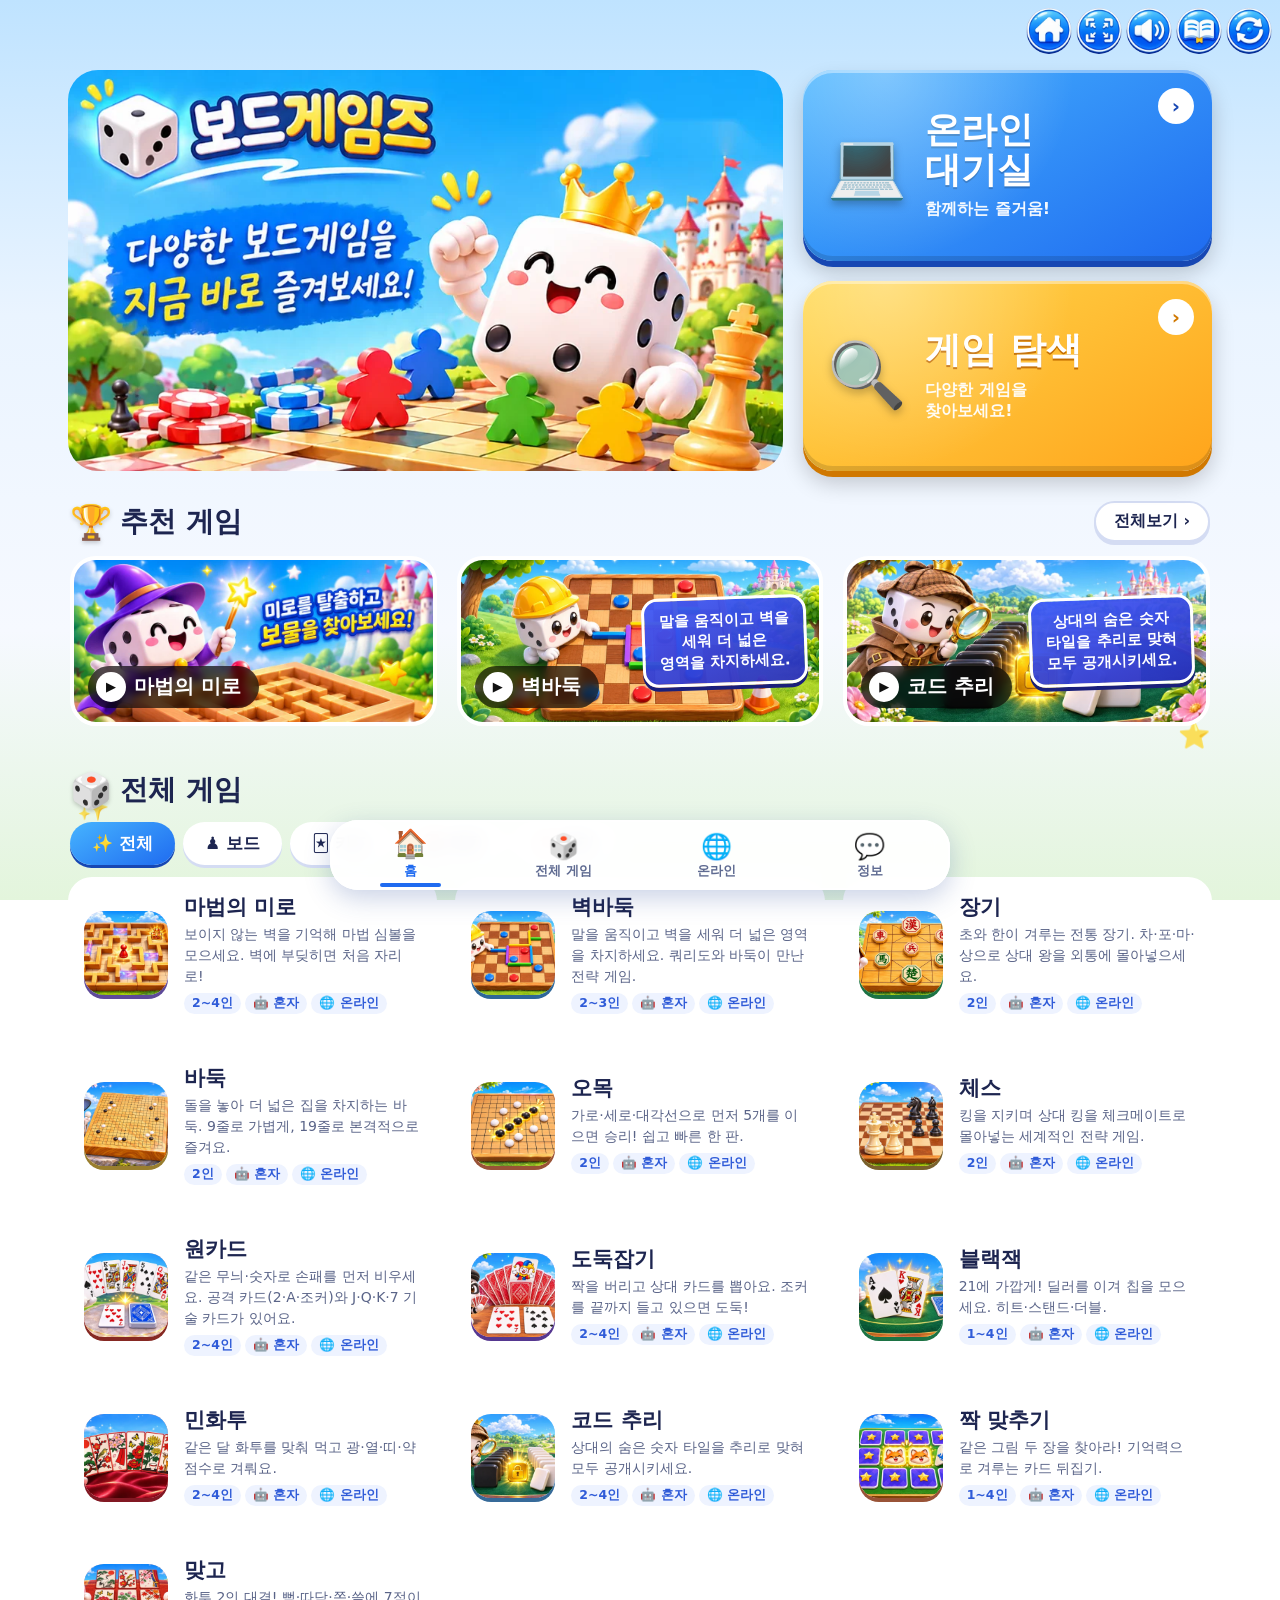
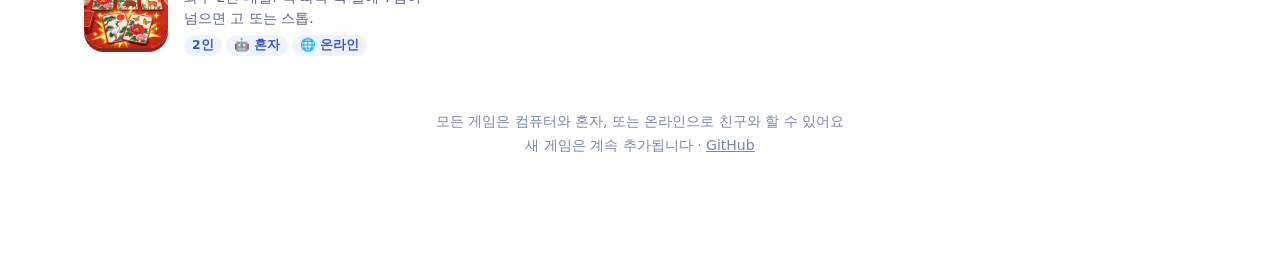
==== commit 57a61b5e: "PC-optimized home layout (hero + stacked big buttons, 3-column game grid) Co-Authored-By: Claude Son" ====
--- a/index.html
+++ b/index.html
@@ -98,6 +98,39 @@
 @media (max-width:480px){.big .ar{display:none}}
 @media (min-width:700px){.car{overflow:visible;scroll-snap-type:none;cursor:auto}.feat{flex:1 1 0;min-width:0;border-width:3px}.feat .info{display:none}.feat .lbl{font-size:15px;padding:4px 12px 4px 5px;left:8px;bottom:8px}.feat .lbl i{width:22px;height:22px;font-size:10px}.dots{display:none}.tile{flex-basis:30%}}
 .car{cursor:grab}.car.drag{cursor:grabbing;scroll-snap-type:none;scroll-behavior:auto}
+/* PC 화면(넓은 화면)용 배치: 왼쪽 큰 히어로 + 오른쪽 큰 버튼 2개, 아래로 추천 3개·전체 게임 3열 */
+@media (min-width:1024px){
+ body{padding-bottom:110px}
+ .wrap{max-width:1200px;display:grid;grid-template-columns:minmax(0,1.75fr) minmax(0,1fr);gap:0 20px;padding:70px 28px 0}
+ .hero{grid-column:1;border-radius:30px;box-shadow:none}
+ .acts{grid-column:2;grid-template-columns:1fr;grid-template-rows:1fr 1fr;gap:20px;padding:0}
+ .big{min-height:0;padding:20px 24px;gap:18px;border-radius:30px}
+ .big .bi{font-size:64px}
+ .big b{font-size:clamp(28px,2.8vw,40px)}
+ .big small{font-size:16px;margin-top:10px}
+ .big .ar{width:36px;height:36px;font-size:20px;right:18px;top:18px}
+ .sec,footer{grid-column:1/-1}
+ .sec{padding:30px 0 4px}
+ .sh h2{font-size:28px}
+ .sh .em{font-size:34px}
+ .sh .more{font-size:16px;padding:8px 18px}
+ .car{gap:20px}
+ .feat{border-width:4px;border-radius:26px}
+ .feat .info{display:block;font-size:15px;max-width:46%;padding:10px 14px}
+ .feat .lbl{font-size:20px;padding:6px 18px 6px 8px;left:14px;bottom:14px}
+ .feat .lbl i{width:30px;height:30px;font-size:13px}
+ .sec:has(#strip){display:none}
+ .chips button{font-size:17px;padding:10px 22px}
+ #grid{grid-template-columns:repeat(3,minmax(0,1fr));gap:18px}
+ .card{padding:16px;gap:16px;border-radius:24px}
+ .card .ci{width:84px;height:84px;font-size:44px;border-radius:20px}
+ .card b{font-size:21px}
+ .card p{font-size:14px;line-height:1.5}
+ .card .tg span{font-size:12.5px}
+ footer{font-size:14px;margin-top:34px}
+ nav{width:min(94%,620px)}
+}
+@media (min-width:1500px){#grid{grid-template-columns:repeat(4,minmax(0,1fr))}}
 /* 설치 안내 */
 #inst{position:fixed;left:50%;bottom:96px;bottom:calc(96px + env(safe-area-inset-bottom,0px));transform:translate(-50%,calc(100% + 140px));visibility:hidden;opacity:0;pointer-events:none;width:min(94%,560px);z-index:60;background:#fff;border-radius:24px;padding:14px;box-shadow:0 14px 40px #1a3a8a55,inset 0 0 0 2px #fff;display:flex;gap:12px;align-items:center;transition:transform .5s cubic-bezier(.2,1.3,.4,1),opacity .3s,visibility 0s .5s}
 #inst.show{transform:translate(-50%,0);visibility:visible;opacity:1;pointer-events:auto;transition:transform .5s cubic-bezier(.2,1.3,.4,1),opacity .3s,visibility 0s}
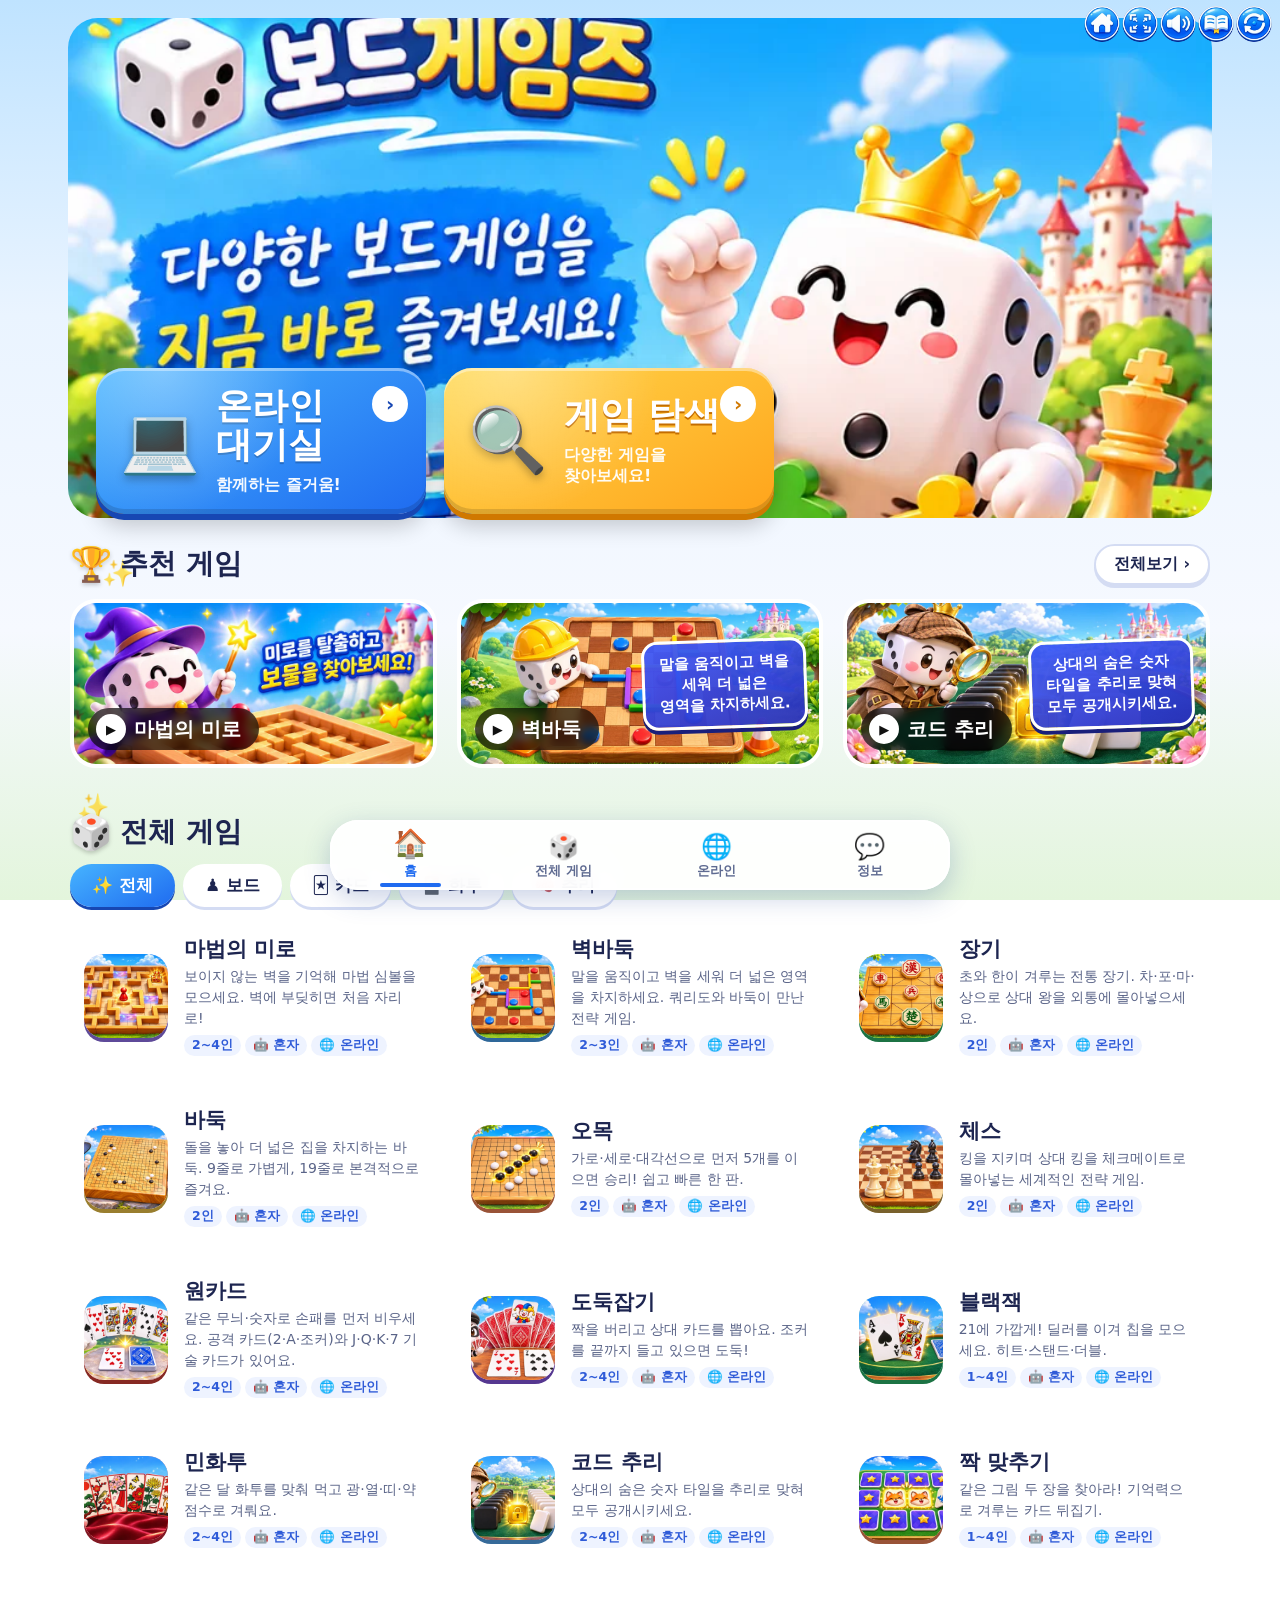
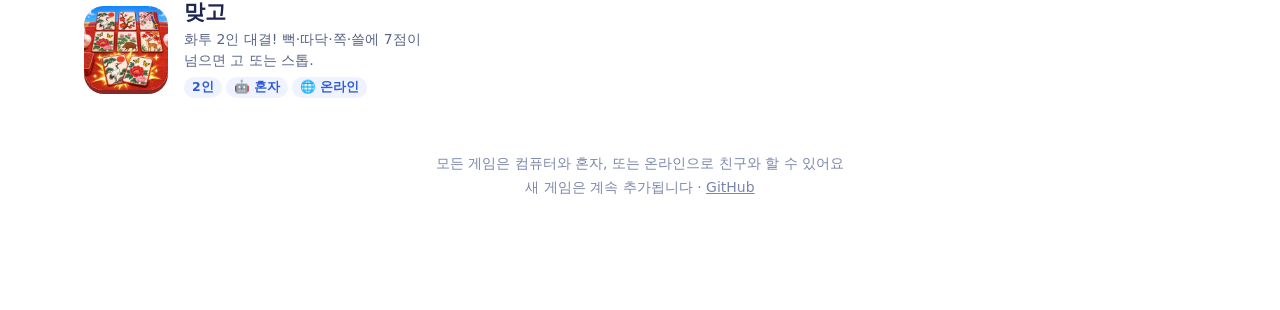
==== commit f7605651: "Home: hero as background with big buttons overlaid, smaller toolbar, dialogs start below toolbar, fi" ====
--- a/index.html
+++ b/index.html
@@ -98,18 +98,20 @@
 @media (max-width:480px){.big .ar{display:none}}
 @media (min-width:700px){.car{overflow:visible;scroll-snap-type:none;cursor:auto}.feat{flex:1 1 0;min-width:0;border-width:3px}.feat .info{display:none}.feat .lbl{font-size:15px;padding:4px 12px 4px 5px;left:8px;bottom:8px}.feat .lbl i{width:22px;height:22px;font-size:10px}.dots{display:none}.tile{flex-basis:30%}}
 .car{cursor:grab}.car.drag{cursor:grabbing;scroll-snap-type:none;scroll-behavior:auto}
+/* 메인 이미지를 배경으로 깔고 그 위에 큰 버튼 2개를 걸쳐 놓음 */
+.acts{position:relative;z-index:2;margin-top:-44px}
 /* PC 화면(넓은 화면)용 배치: 왼쪽 큰 히어로 + 오른쪽 큰 버튼 2개, 아래로 추천 3개·전체 게임 3열 */
 @media (min-width:1024px){
  body{padding-bottom:110px}
- .wrap{max-width:1200px;display:grid;grid-template-columns:minmax(0,1.75fr) minmax(0,1fr);gap:0 20px;padding:70px 28px 0}
- .hero{grid-column:1;border-radius:30px;box-shadow:none}
- .acts{grid-column:2;grid-template-columns:1fr;grid-template-rows:1fr 1fr;gap:20px;padding:0}
- .big{min-height:0;padding:20px 24px;gap:18px;border-radius:30px}
+ .wrap{max-width:1200px;padding:18px 28px 0}
+ .hero{border-radius:30px;box-shadow:none}
+ .hero img{aspect-ratio:auto;height:500px;object-position:50% 30%}
+ .acts{grid-template-columns:repeat(2,minmax(0,330px));gap:18px;padding:0 28px;margin-top:-150px}
+ .big{min-height:124px;padding:18px 24px;gap:16px;border-radius:28px}
  .big .bi{font-size:64px}
  .big b{font-size:clamp(28px,2.8vw,40px)}
  .big small{font-size:16px;margin-top:10px}
  .big .ar{width:36px;height:36px;font-size:20px;right:18px;top:18px}
- .sec,footer{grid-column:1/-1}
  .sec{padding:30px 0 4px}
  .sh h2{font-size:28px}
  .sh .em{font-size:34px}
--- a/theme.css
+++ b/theme.css
@@ -665,3 +665,23 @@
 :is(#sndBtn, #sndT)[aria-pressed="false"] { background-image: url(img/ui/snd_off.webp) !important; filter: none; }
 :is(#ruleBtn, #ruleT) { background-image: url(img/ui/rules.webp) !important; }
 :is(#newBtn, #newT) { background-image: url(img/ui/new.webp) !important; }
+
+@media (max-width: 600px) {
+  .bg-toolbar button, .bg-game #menu.bg-toolbar button { width: 42px; height: 42px; min-width: 42px; min-height: 42px; }
+  .bg-toolbar, .bg-game #menu.bg-toolbar { gap: 2px; }
+}
+
+/* 공통 상단 버튼: 작고 촘촘하게(홈·게임 화면을 가리지 않도록) */
+.bg-toolbar, .bg-game #menu.bg-toolbar { top: max(6px, env(safe-area-inset-top)); right: max(8px, env(safe-area-inset-right)); gap: 2px; }
+.bg-toolbar button, .bg-game #menu.bg-toolbar button { width: 36px; height: 36px; min-width: 36px; min-height: 36px; }
+@media (max-width: 600px) {
+  .bg-toolbar button, .bg-game #menu.bg-toolbar button { width: 31px; height: 31px; min-width: 31px; min-height: 31px; }
+  .bg-toolbar, .bg-game #menu.bg-toolbar { gap: 1px; right: 6px; }
+}
+
+/* 창이 상단 버튼 밑에서 시작하도록 / 폰에서도 소개 그림 비율 유지 */
+.bg-game .ov:is(#setup, #rules, #promo, #win) { padding-top: 48px; }
+@media (max-width: 620px) {
+  .bg-game-overview { display: block; }
+  .bg-game-cover { height: auto; aspect-ratio: 2 / 1; }
+}
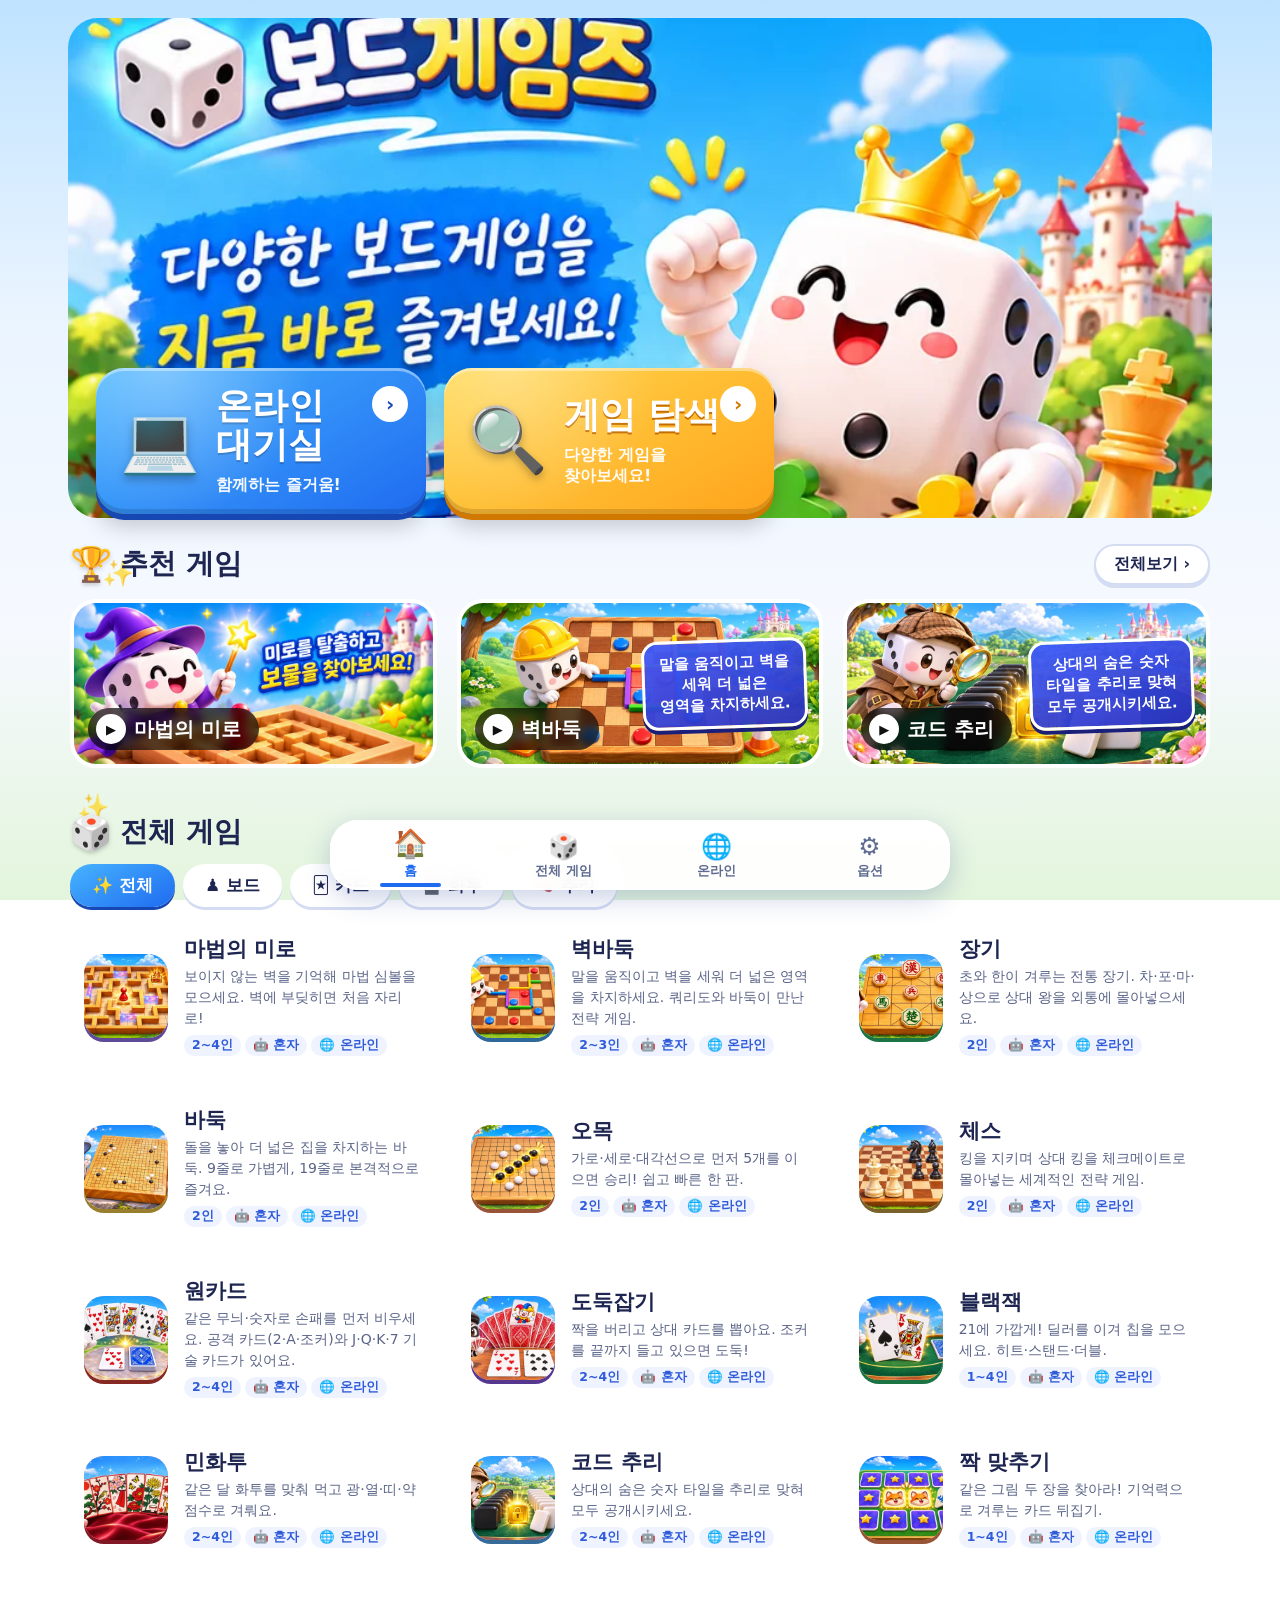
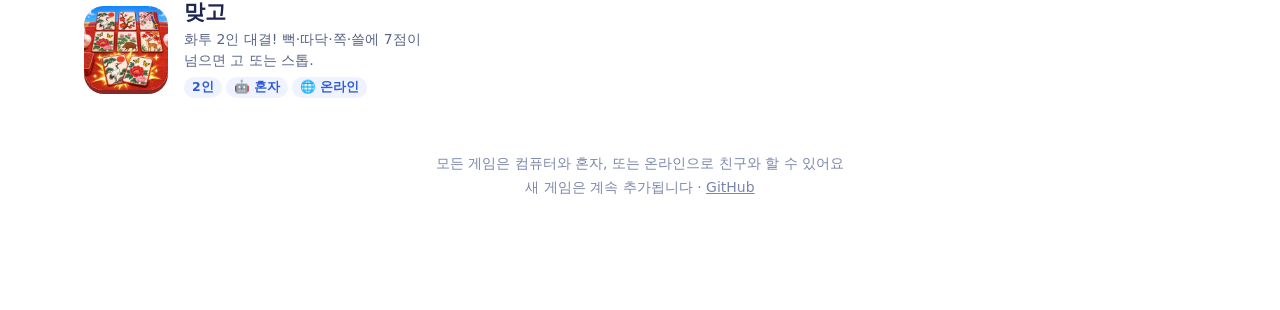
==== commit 14cbcef7: "One-screen game entry dialog; replace fixed toolbar with bottom menu sheet (options tab on home, gea" ====
--- a/index.html
+++ b/index.html
@@ -149,14 +149,6 @@
 </style>
 </head>
 <body>
-<!-- 모든 화면 공통 버튼(홈 · 전체화면 · 소리 · 규칙 · 새 게임): 게임 화면과 같은 자리 -->
-<div class="bg-toolbar" id="appTools" role="toolbar" aria-label="앱 메뉴">
- <button id="homeT" type="button" aria-label="홈" title="홈">🏠</button>
- <button id="fsT" type="button" aria-label="전체화면" title="전체화면">⛶</button>
- <button id="sndT" type="button" aria-label="효과음" title="효과음">🔊</button>
- <button id="ruleT" type="button" aria-label="이용 방법" title="이용 방법">❓</button>
- <button id="newT" type="button" aria-label="새 게임 고르기" title="새 게임 고르기">↻</button>
-</div>
 <div class="hd" id="homeRules" hidden role="dialog" aria-modal="true" aria-labelledby="homeRulesT">
  <div class="hdc"><h2 id="homeRulesT">이용 방법</h2>
   <ol><li><b>게임 탐색</b>에서 하고 싶은 게임을 골라요.</li>
@@ -193,9 +185,10 @@
  <button class="on" data-go="top"><span>🏠</span>홈</button>
  <button data-go="all"><span>🎲</span>전체 게임</button>
  <button data-act="online"><span>🌐</span>온라인</button>
- <button data-go="about"><span>💬</span>정보</button>
+ <button id="optBtn" type="button"><span>⚙️</span>옵션</button>
 </nav>
 <script src="fx.js"></script>
+<script src="menu.js"></script>
 <script src="firebase-config.js"></script>
 <script src="net.js"></script>
 <script>
@@ -280,16 +273,15 @@
 const go=id=>{tap();document.getElementById(id).scrollIntoView({behavior:"smooth",block:"start"})};
 document.querySelectorAll("[data-go]").forEach(b=>b.addEventListener("click",()=>go(b.dataset.go)));
 $("#explore").onclick=()=>go("all");
-$("#homeT").onclick=()=>go("top");$("#newT").onclick=()=>go("all");
-const hr=$("#homeRules");$("#ruleT").onclick=()=>{tap();hr.hidden=false;$("#homeRulesClose").focus()};
+const hr=$("#homeRules");const showRules=()=>{hr.hidden=false;$("#homeRulesClose").focus()};
 $("#homeRulesClose").onclick=()=>{hr.hidden=true};hr.addEventListener("click",e=>{if(e.target===hr)hr.hidden=true});
 addEventListener("keydown",e=>{if(e.key==="Escape")hr.hidden=true});
 $("[data-act=online]").onclick=openHub;
 const secs=["top","all","about"],navB=[...document.querySelectorAll("nav button")];
-addEventListener("scroll",()=>{const y=scrollY+innerHeight*.4;let k=0;if(y>$("#all").offsetTop)k=1;if(innerHeight+scrollY>=document.body.scrollHeight-4)k=3;navB.forEach((b,i)=>b.classList.toggle("on",i===k))},{passive:true});
-// 소리·전체화면
-const sb=$("#sndT"),showSnd=()=>sb.setAttribute("aria-pressed",String(!!FXon()));showSnd();sb.onclick=()=>{if(!window.FX)return;FX.on=!FX.on;showSnd();tap()};
-$("#fsT").onclick=()=>{const d=document;try{if(d.fullscreenElement)d.exitFullscreen();else d.documentElement.requestFullscreen()}catch(e){}};
+addEventListener("scroll",()=>{const y=scrollY+innerHeight*.4;let k=0;if(y>$("#all").offsetTop)k=1;navB.forEach((b,i)=>b.classList.toggle("on",i===k))},{passive:true});
+// 하단 메뉴 시트(옵션 탭)
+BGMenu.set({home:()=>go("top"),snd:()=>{if(window.FX){FX.on=!FX.on;tap()}},sndOn:()=>!!FXon(),rules:showRules,newGame:()=>go("all")});
+$("#optBtn").onclick=()=>{tap();BGMenu.open()};
 document.addEventListener("click",e=>{const a=e.target.closest("a.feat,a.tile,a.card");if(a&&window.FX){FX.sfx("pop");const r=a.getBoundingClientRect();FX.burst(r.left+r.width/2,r.top+r.height/2,{n:16,color:["#ffd24d","#fff","#46b4ff"],speed:5,g:.1,size:4,life:30,shape:"star"})}});
 // 반짝이
 [["8%","62%","✨"],["88%","48%","⭐"],["6%","88%","✨"],["92%","80%","⭐"]].forEach(([x,y,t],i)=>{const e=document.createElement("div");e.className="sparkle";e.textContent=t;e.style.left=x;e.style.top=y;e.style.animationDelay=i*.7+"s";document.body.appendChild(e)});
--- a/theme.css
+++ b/theme.css
@@ -376,55 +376,6 @@
   background: linear-gradient(#10286a40, #0a1a4c80), url(img/bg_sky.webp) center / cover fixed #1b3f9a;
 }
 
-/* 어디서나 같은 자리(오른쪽 위)에 보이는 공통 버튼: 홈 · 전체화면 · 소리 · 규칙 · 새 게임 */
-.bg-toolbar,
-.bg-game #menu.bg-toolbar {
-  position: fixed;
-  top: max(8px, env(safe-area-inset-top));
-  right: max(8px, env(safe-area-inset-right));
-  left: auto;
-  bottom: auto;
-  z-index: 95;
-  display: flex;
-  flex-direction: row;
-  flex-wrap: nowrap;
-  justify-content: center;
-  align-items: center;
-  gap: 6px;
-  width: auto;
-  height: auto;
-  margin: 0;
-  padding: 5px 7px;
-  border-radius: 999px;
-  background: #1b3a9bd9;
-  border: 2px solid #ffffff80;
-  box-shadow: 0 4px 0 #0f2468, 0 8px 22px #07124a66;
-}
-
-.bg-toolbar button,
-.bg-game #menu.bg-toolbar button {
-  display: grid;
-  place-items: center;
-  width: 40px;
-  height: 40px;
-  min-width: 40px;
-  min-height: 40px;
-  padding: 0;
-  border-radius: 50%;
-  background: radial-gradient(circle at 50% 20%, #6db7ff, #2468ee 70%);
-  color: #fff;
-  border: 2px solid #fff;
-  box-shadow: 0 3px 0 #123a9a;
-  font-size: 1.05rem;
-  line-height: 1;
-  cursor: pointer;
-}
-
-.bg-toolbar button:active { transform: translateY(2px); box-shadow: 0 1px 0 #123a9a; }
-.bg-toolbar button[aria-pressed="false"]#sndBtn, .bg-toolbar button[aria-pressed="false"]#sndT { filter: grayscale(.6) brightness(.85); }
-.bg-toolbar button[hidden] { display: none; }
-.bg-game #menu.bg-toolbar .bg-stage-title { display: none; }
-
 /* 보라색 반짝이는 창(설정·규칙·결과) */
 .bg-game .ov > :is(.card, .cd) {
   background: linear-gradient(180deg, #6a4ee0 0%, #3b2490 55%, #2c1a78 100%);
@@ -631,57 +582,138 @@
 .bg-setup-layout > * { flex: none; }
 .bg-game-cover { width: 100%; height: auto; }
 
-/* ===== 공통 상단 버튼: 테마에 맞춰 새로 그린 아이콘 세트(img/ui) ===== */
-.bg-toolbar,
-.bg-game #menu.bg-toolbar {
-  gap: 4px;
-  padding: 0;
-  background: none;
-  border: 0;
-  box-shadow: none;
-}
-
-.bg-toolbar button,
-.bg-game #menu.bg-toolbar button {
-  width: 46px;
-  height: 46px;
-  min-width: 46px;
-  min-height: 46px;
-  font-size: 0;
-  color: transparent;
-  background: center / contain no-repeat transparent;
-  border: 0;
-  border-radius: 50%;
-  box-shadow: none;
-  transition: transform .12s;
-}
-
-.bg-toolbar button:active { transform: scale(.92); box-shadow: none; }
-@media (hover: hover) { .bg-toolbar button:hover { transform: scale(1.06); filter: brightness(1.08); } }
-
-:is(#homeBtn, #homeT) { background-image: url(img/ui/home.webp) !important; }
-:is(#fsBtn, #fsT) { background-image: url(img/ui/fs.webp) !important; }
-:is(#sndBtn, #sndT) { background-image: url(img/ui/snd_on.webp) !important; }
-:is(#sndBtn, #sndT)[aria-pressed="false"] { background-image: url(img/ui/snd_off.webp) !important; filter: none; }
-:is(#ruleBtn, #ruleT) { background-image: url(img/ui/rules.webp) !important; }
-:is(#newBtn, #newT) { background-image: url(img/ui/new.webp) !important; }
-
-@media (max-width: 600px) {
-  .bg-toolbar button, .bg-game #menu.bg-toolbar button { width: 42px; height: 42px; min-width: 42px; min-height: 42px; }
-  .bg-toolbar, .bg-game #menu.bg-toolbar { gap: 2px; }
-}
-
-/* 공통 상단 버튼: 작고 촘촘하게(홈·게임 화면을 가리지 않도록) */
-.bg-toolbar, .bg-game #menu.bg-toolbar { top: max(6px, env(safe-area-inset-top)); right: max(8px, env(safe-area-inset-right)); gap: 2px; }
-.bg-toolbar button, .bg-game #menu.bg-toolbar button { width: 36px; height: 36px; min-width: 36px; min-height: 36px; }
-@media (max-width: 600px) {
-  .bg-toolbar button, .bg-game #menu.bg-toolbar button { width: 31px; height: 31px; min-width: 31px; min-height: 31px; }
-  .bg-toolbar, .bg-game #menu.bg-toolbar { gap: 1px; right: 6px; }
-}
-
 /* 창이 상단 버튼 밑에서 시작하도록 / 폰에서도 소개 그림 비율 유지 */
 .bg-game .ov:is(#setup, #rules, #promo, #win) { padding-top: 48px; }
 @media (max-width: 620px) {
   .bg-game-overview { display: block; }
   .bg-game-cover { height: auto; aspect-ratio: 2 / 1; }
 }
+
+/* ===== 입장 화면: 스크롤 없이 한 화면에 ===== */
+.bg-game #setup .bg-setup-card { height: 100%; max-height: 100%; }
+.bg-setup-layout { flex: 1 1 auto; min-height: 0; gap: 8px; padding: 0 12px 6px; }
+.bg-col-left { flex: 1 1 auto; min-height: 0; display: flex; flex-direction: column; gap: 8px; }
+.bg-col-left > * { flex: none; }
+.bg-setup-layout > .bg-settings { flex: none; }
+
+/* 그림이 남는 높이를 흡수 */
+.bg-col-left > .bg-game-overview { flex: 1 1 0; min-height: 64px; max-height: 230px; position: relative; margin: 0 -12px; }
+.bg-game-overview .bg-game-cover { position: absolute; inset: 0; width: 100%; height: 100%; aspect-ratio: auto; object-fit: cover; object-position: center; }
+
+.bg-dialog-header { padding: 8px 52px 8px; }
+.bg-game #setup .bg-dialog-header h2 { font-size: clamp(1.3rem, 5vw, 1.7rem); }
+.bg-title-badge { font-size: 1.4rem; }
+.bg-game .bg-back { width: 36px; height: 36px; right: 10px; font-size: 1rem; }
+
+.bg-info { padding: 8px 12px 10px; border-radius: 16px; }
+.bg-info h3 { margin: 0 0 3px; font-size: .95rem; }
+.bg-game .bg-game-description { font-size: .85rem; line-height: 1.45; }
+.bg-game .bg-rules-button { margin-top: 6px; min-height: 34px; padding: 4px 12px; font-size: .8rem; }
+.bg-stats { padding: 6px 2px; border-radius: 16px; }
+.bg-stat { gap: 2px; }
+.bg-stat span { font-size: .72rem; }
+.bg-stat b { font-size: .92rem; }
+.bg-settings { padding: 8px 12px 0; border-radius: 16px; }
+.bg-game #setup .lbl { margin: 0 0 4px; font-size: .78rem; }
+.bg-game #setup .opt { margin: 0 0 8px; gap: 5px; }
+.bg-game #setup .opt button { min-height: 36px; padding: 4px 3px; font-size: .8rem; border-radius: 10px; }
+.bg-dialog-footer { padding: 2px 12px 10px; }
+.bg-game #startBtn { min-height: 48px; font-size: 1.15rem; }
+
+/* 낮은 폰 화면: 방식 카드와 정보 줄을 줄여 스크롤 방지 */
+.bg-how { display: none; }
+@media (max-height: 700px) and (max-width: 899px) { .bg-stats { display: none; } }
+
+/* PC: 왼쪽(그림·소개·방식·정보) + 오른쪽(설정) 두 칸 */
+@media (min-width: 900px) {
+  .bg-game #setup .bg-setup-card { width: min(100%, 940px); height: auto; }
+  .bg-setup-layout { display: grid; grid-template-columns: minmax(0, 1fr) minmax(0, 1fr); gap: 14px; padding: 0 16px 8px; align-items: start; }
+  .bg-col-left > .bg-game-overview { flex: none; height: clamp(120px, 30dvh, 250px); max-height: none; margin: 0 -16px 0; border-radius: 0 0 28px 28px; }
+  .bg-col-left { margin-top: 0; }
+  .bg-how { display: block; }
+  .bg-settings { padding: 14px 16px 6px; margin-top: 10px; }
+  .bg-game #setup .lbl { font-size: .9rem; }
+  .bg-game #setup .opt button { min-height: 42px; font-size: .92rem; }
+  .bg-dialog-footer { padding: 4px 16px 16px; }
+  .bg-game .bg-game-description { font-size: .92rem; }
+}
+
+.bg-col-left { min-height: min-content; }
+@media (max-height: 700px) and (max-width: 899px) {
+  .bg-col-left > .bg-game-overview { min-height: 48px; }
+  .bg-info h3 { display: none; }
+  .bg-game .bg-rules-button { display: none; } /* 규칙은 위쪽 ❓ 버튼으로 */
+}
+
+/* ===== 메뉴 시트(하단) + 게임 화면 메뉴 버튼 ===== */
+#bgMenuBtn {
+  position: fixed;
+  top: max(6px, env(safe-area-inset-top));
+  right: max(8px, env(safe-area-inset-right));
+  z-index: 95;
+  width: 34px;
+  height: 34px;
+  padding: 0;
+  border: 0;
+  border-radius: 50%;
+  background: url(img/ui/options.webp) center / contain no-repeat;
+  opacity: .6;
+  cursor: pointer;
+  transition: opacity .15s, transform .12s;
+}
+#bgMenuBtn:hover, #bgMenuBtn:focus-visible { opacity: 1; }
+#bgMenuBtn:active { transform: scale(.92); }
+
+.bgm { position: fixed; inset: 0; z-index: 120; font-family: system-ui, -apple-system, "Apple SD Gothic Neo", "Noto Sans KR", sans-serif; }
+.bgm[hidden] { display: none; }
+.bgm-dim { position: absolute; inset: 0; background: #0a1450aa; }
+.bgm-sheet {
+  position: absolute;
+  left: 0;
+  right: 0;
+  bottom: 0;
+  max-width: 560px;
+  margin: 0 auto;
+  padding: 8px 16px calc(18px + env(safe-area-inset-bottom));
+  background: linear-gradient(180deg, #fff8ea, #fff1d6);
+  border: 4px solid #fff;
+  border-bottom: 0;
+  border-radius: 28px 28px 0 0;
+  box-shadow: 0 0 0 4px #2f7bf0;
+  color: #1d2550;
+  animation: bgmUp .22s ease-out;
+}
+@keyframes bgmUp { from { transform: translateY(100%); } }
+.bgm-grab { width: 44px; height: 5px; margin: 0 auto 8px; border-radius: 3px; background: #c9cfe6; }
+.bgm-sheet h2 { margin: 0 0 10px; text-align: center; font-size: 1.15rem; font-weight: 900; color: #1d2550; }
+.bgm-grid { display: grid; grid-template-columns: repeat(5, minmax(0, 1fr)); gap: 4px; }
+.bgm button.bgm-item {
+  display: grid;
+  justify-items: center;
+  gap: 4px;
+  padding: 8px 2px;
+  border: 0;
+  border-radius: 16px;
+  background: transparent;
+  color: #1d2550;
+  font: inherit;
+  font-size: .78rem;
+  font-weight: 800;
+  line-height: 1.2;
+  text-align: center;
+  cursor: pointer;
+}
+.bgm-item img { width: 52px; height: 52px; }
+.bgm button.bgm-item:hover, .bgm button.bgm-item:focus-visible { background: #e8eeff; }
+.bgm-item:active { transform: scale(.95); }
+.bgm-confirm { text-align: center; padding: 4px 0 6px; }
+.bgm-confirm p { margin: 0 0 14px; font-size: 1rem; font-weight: 800; line-height: 1.5; word-break: keep-all; }
+.bgm-confirm-btns { display: grid; grid-template-columns: 1fr 1fr; gap: 10px; }
+.bgm .bgm-confirm-btns button { min-height: 48px; border: 0; border-radius: 14px; font: inherit; font-weight: 900; font-size: 1rem; cursor: pointer; }
+.bgm .bgm-no { background: #e3ebff; color: #2a3a8a; }
+.bgm .bgm-ok { background: linear-gradient(180deg, #55baff, #1f6bf0); color: #fff; box-shadow: 0 3px 0 #1747b3; }
+@media (min-width: 700px) { .bgm-item img { width: 60px; height: 60px; } .bgm-item { font-size: .85rem; } }
+
+.bg-game #menu { display: none !important; }
+
+.bgm-grid[hidden], .bgm-confirm[hidden] { display: none; }
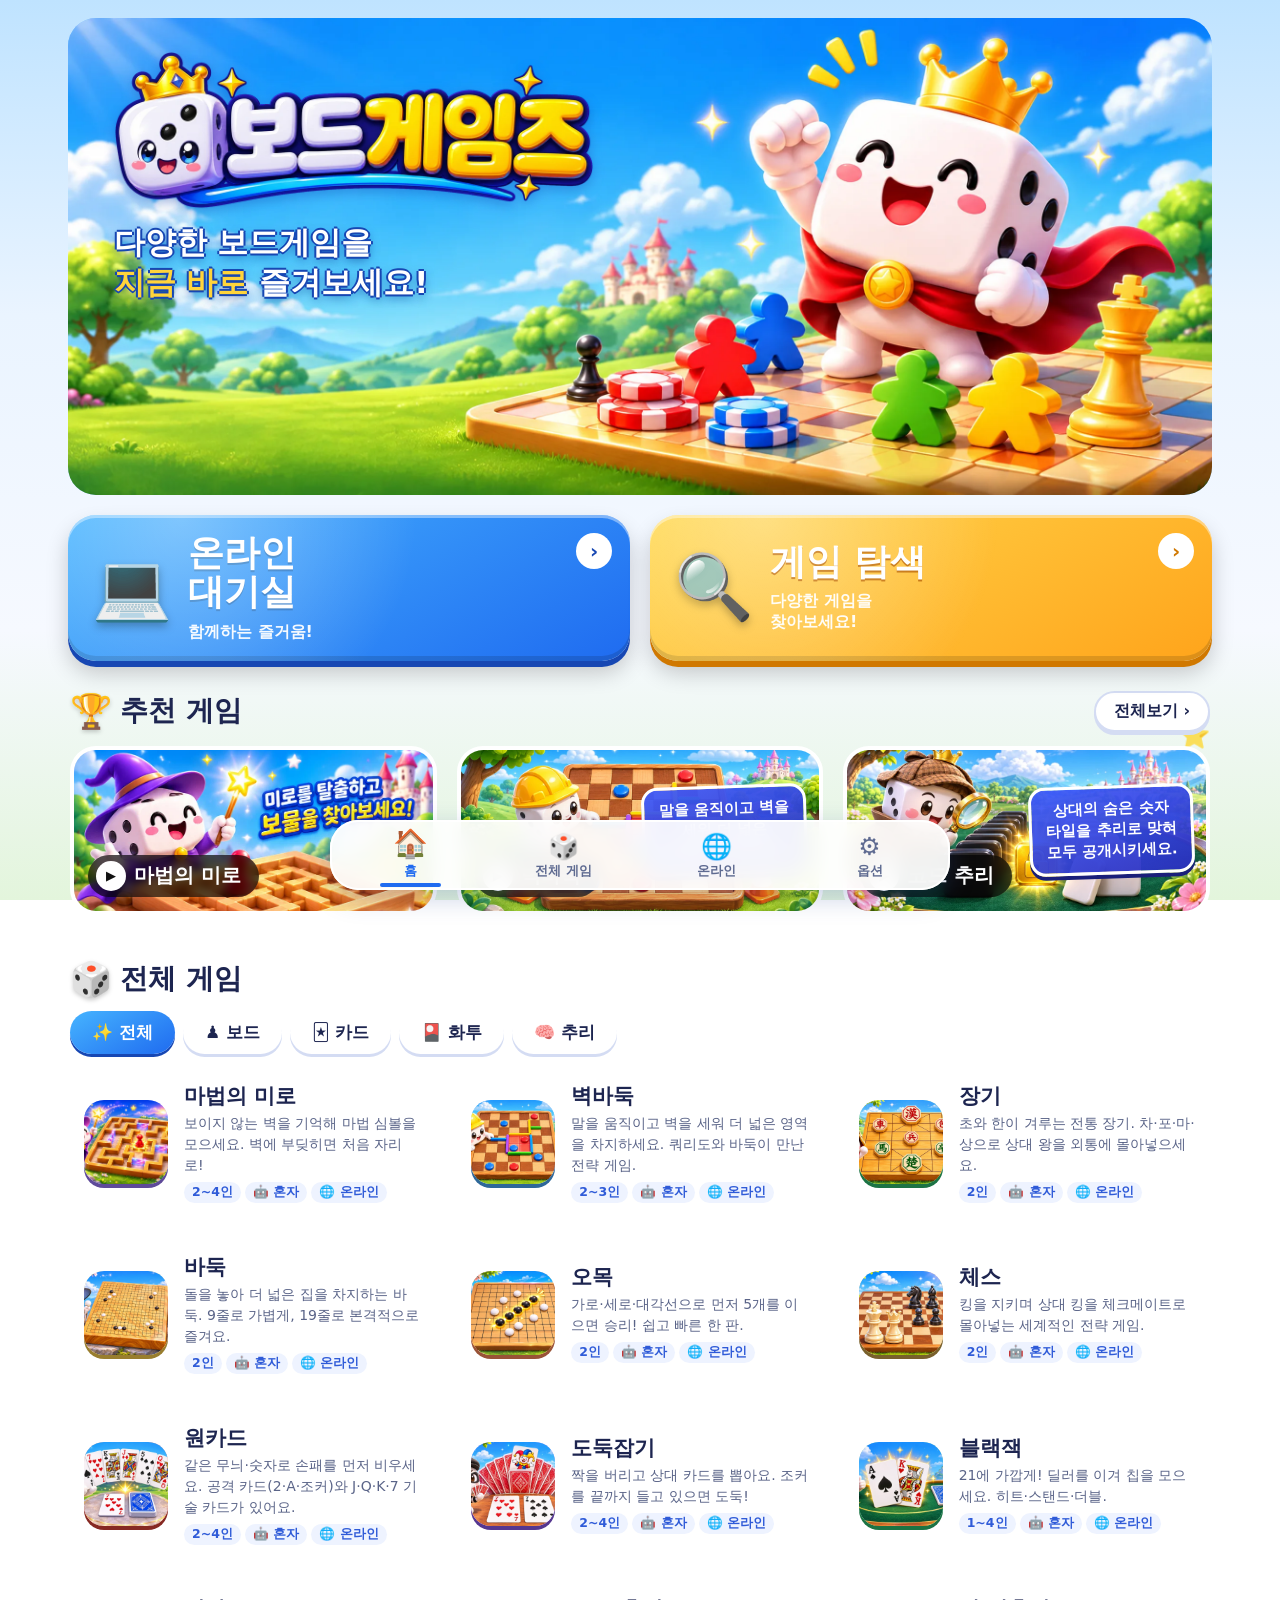
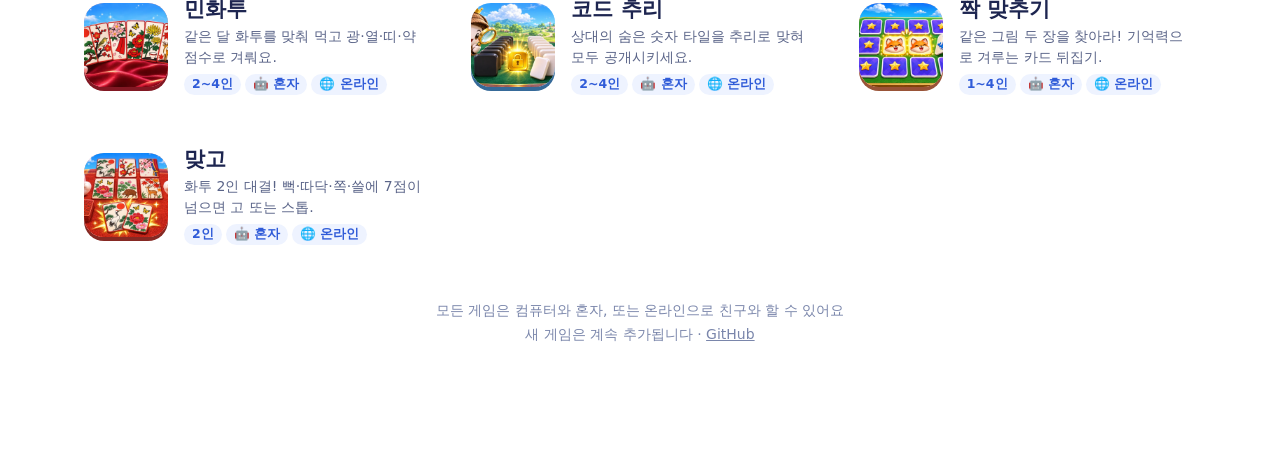
==== commit c9e44be2: "Responsive home hero (phone/tablet/PC), new logo, Magic Labyrinth hi-res art, recorded UI sound set " ====
--- a/index.html
+++ b/index.html
@@ -19,10 +19,7 @@
  background:linear-gradient(180deg,#bfe3ff 0%,#eaf4ff 35%,#f6f9ff 70%,#e3f5dc 100%) fixed;padding-bottom:96px}
 .wrap{max-width:760px;margin:0 auto;position:relative}
 /* 히어로 */
-.hero{position:relative;border-radius:0 0 28px 28px;overflow:hidden;box-shadow:0 10px 30px #3d7bd655}
-.hero img{display:block;width:100%;aspect-ratio:941/528;object-fit:cover;animation:heroIn .9s cubic-bezier(.2,1.2,.4,1)}
 @keyframes heroIn{from{transform:scale(1.08);opacity:.3}}
-.hero .tb{position:absolute;right:12px;top:12px;display:flex;gap:8px}
 .cbtn{width:48px;height:48px;border-radius:50%;border:3px solid #fff;background:linear-gradient(160deg,#4fa3ff,#1f5fd6);color:#fff;font-size:22px;display:grid;place-items:center;cursor:pointer;box-shadow:0 4px 0 #173f99,0 8px 16px #0004;text-decoration:none}
 .cbtn:active{transform:translateY(3px);box-shadow:0 1px 0 #173f99}
 /* 큰 버튼 */
@@ -99,14 +96,35 @@
 @media (min-width:700px){.car{overflow:visible;scroll-snap-type:none;cursor:auto}.feat{flex:1 1 0;min-width:0;border-width:3px}.feat .info{display:none}.feat .lbl{font-size:15px;padding:4px 12px 4px 5px;left:8px;bottom:8px}.feat .lbl i{width:22px;height:22px;font-size:10px}.dots{display:none}.tile{flex-basis:30%}}
 .car{cursor:grab}.car.drag{cursor:grabbing;scroll-snap-type:none;scroll-behavior:auto}
 /* 메인 이미지를 배경으로 깔고 그 위에 큰 버튼 2개를 걸쳐 놓음 */
-.acts{position:relative;z-index:2;margin-top:-44px}
+/* ===== 반응형 히어로: 스마트폰(세로 그림) / 태블릿·PC(가로 그림) — 그림은 자르지 않고 비율 그대로, 제목은 글자라서 잘리지 않음 ===== */
+.hero{position:relative;overflow:hidden;border-radius:0 0 28px 28px;background:#7cc4ff}
+.hero picture,.hero-art{display:block;width:100%}
+.hero-art{height:auto;aspect-ratio:1080/1350;animation:heroIn .9s cubic-bezier(.2,1.2,.4,1)}
+.hero-copy{position:absolute;left:5%;top:4%;width:62%;z-index:1}
+.hero .logo{margin:0}
+.hero .logo img{display:block;width:100%;max-width:320px;height:auto;filter:drop-shadow(0 4px 6px #1b4fb866)}
+.hero .tag{margin:8px 0 0;color:#fff;font-size:clamp(15px,4.6vw,22px);line-height:1.3;font-weight:900;text-shadow:0 2px 0 #1747b3,2px 0 0 #1747b3,-2px 0 0 #1747b3,0 -2px 0 #1747b3,0 4px 10px #0b2f8a88;word-break:keep-all}
+.hero .tag b{color:#ffd43b}
+.acts{position:relative;z-index:2;margin-top:-38px}
+@media (min-width:700px){
+ .wrap{max-width:900px}
+ .hero{border-radius:28px;margin:14px 14px 0}
+ .hero-art{aspect-ratio:2400/1000}
+ .hero-copy{left:4%;top:7%;width:44%}
+ .hero .logo img{max-width:380px}
+ .hero .tag{font-size:clamp(16px,2.6vw,26px)}
+ .acts{margin-top:16px;padding:0 14px;grid-template-columns:repeat(2,minmax(0,1fr))}
+}
+@media (min-width:1024px){
+ .hero{margin:0}
+ .hero .logo img{max-width:480px}
+ .hero .tag{font-size:clamp(22px,2.4vw,34px);margin-top:14px}
+ .acts{margin-top:20px;padding:0;grid-template-columns:repeat(2,minmax(0,1fr));gap:20px}
+}
 /* PC 화면(넓은 화면)용 배치: 왼쪽 큰 히어로 + 오른쪽 큰 버튼 2개, 아래로 추천 3개·전체 게임 3열 */
 @media (min-width:1024px){
  body{padding-bottom:110px}
  .wrap{max-width:1200px;padding:18px 28px 0}
- .hero{border-radius:30px;box-shadow:none}
- .hero img{aspect-ratio:auto;height:500px;object-position:50% 30%}
- .acts{grid-template-columns:repeat(2,minmax(0,330px));gap:18px;padding:0 28px;margin-top:-150px}
  .big{min-height:124px;padding:18px 24px;gap:16px;border-radius:28px}
  .big .bi{font-size:64px}
  .big b{font-size:clamp(28px,2.8vw,40px)}
@@ -159,7 +177,11 @@
 </div>
 <div class="wrap">
  <header class="hero" id="top">
-  <img src="img/hero.webp" alt="보드게임즈 — 다양한 보드게임을 지금 바로 즐겨보세요!">
+  <picture><source media="(min-width:700px)" srcset="img/hero_wide.webp"><img class="hero-art" src="img/hero_phone.webp" alt="" width="1080" height="1350" fetchpriority="high"></picture>
+  <div class="hero-copy">
+   <h1 class="logo"><img src="img/logo.webp" alt="보드게임즈" width="1000" height="350"></h1>
+   <p class="tag">다양한 보드게임을<br><b>지금 바로</b> 즐겨보세요!</p>
+  </div>
  </header>
  <div class="acts">
   <button class="big on" id="hubOnline"><span class="bi">💻</span><span><b>온라인<br>대기실</b><small>함께하는 즐거움!</small></span><span class="ar">›</span></button>
@@ -282,7 +304,7 @@
 // 하단 메뉴 시트(옵션 탭)
 BGMenu.set({home:()=>go("top"),snd:()=>{if(window.FX){FX.on=!FX.on;tap()}},sndOn:()=>!!FXon(),rules:showRules,newGame:()=>go("all")});
 $("#optBtn").onclick=()=>{tap();BGMenu.open()};
-document.addEventListener("click",e=>{const a=e.target.closest("a.feat,a.tile,a.card");if(a&&window.FX){FX.sfx("pop");const r=a.getBoundingClientRect();FX.burst(r.left+r.width/2,r.top+r.height/2,{n:16,color:["#ffd24d","#fff","#46b4ff"],speed:5,g:.1,size:4,life:30,shape:"star"})}});
+document.addEventListener("click",e=>{const a=e.target.closest("a.feat,a.tile,a.card");if(a&&window.FX){FX.sfx("card");const r=a.getBoundingClientRect();FX.burst(r.left+r.width/2,r.top+r.height/2,{n:16,color:["#ffd24d","#fff","#46b4ff"],speed:5,g:.1,size:4,life:30,shape:"star"})}});
 // 반짝이
 [["8%","62%","✨"],["88%","48%","⭐"],["6%","88%","✨"],["92%","80%","⭐"]].forEach(([x,y,t],i)=>{const e=document.createElement("div");e.className="sparkle";e.textContent=t;e.style.left=x;e.style.top=y;e.style.animationDelay=i*.7+"s";document.body.appendChild(e)});
 </script>
--- a/theme.css
+++ b/theme.css
@@ -664,56 +664,4 @@
 #bgMenuBtn:hover, #bgMenuBtn:focus-visible { opacity: 1; }
 #bgMenuBtn:active { transform: scale(.92); }
 
-.bgm { position: fixed; inset: 0; z-index: 120; font-family: system-ui, -apple-system, "Apple SD Gothic Neo", "Noto Sans KR", sans-serif; }
-.bgm[hidden] { display: none; }
-.bgm-dim { position: absolute; inset: 0; background: #0a1450aa; }
-.bgm-sheet {
-  position: absolute;
-  left: 0;
-  right: 0;
-  bottom: 0;
-  max-width: 560px;
-  margin: 0 auto;
-  padding: 8px 16px calc(18px + env(safe-area-inset-bottom));
-  background: linear-gradient(180deg, #fff8ea, #fff1d6);
-  border: 4px solid #fff;
-  border-bottom: 0;
-  border-radius: 28px 28px 0 0;
-  box-shadow: 0 0 0 4px #2f7bf0;
-  color: #1d2550;
-  animation: bgmUp .22s ease-out;
-}
-@keyframes bgmUp { from { transform: translateY(100%); } }
-.bgm-grab { width: 44px; height: 5px; margin: 0 auto 8px; border-radius: 3px; background: #c9cfe6; }
-.bgm-sheet h2 { margin: 0 0 10px; text-align: center; font-size: 1.15rem; font-weight: 900; color: #1d2550; }
-.bgm-grid { display: grid; grid-template-columns: repeat(5, minmax(0, 1fr)); gap: 4px; }
-.bgm button.bgm-item {
-  display: grid;
-  justify-items: center;
-  gap: 4px;
-  padding: 8px 2px;
-  border: 0;
-  border-radius: 16px;
-  background: transparent;
-  color: #1d2550;
-  font: inherit;
-  font-size: .78rem;
-  font-weight: 800;
-  line-height: 1.2;
-  text-align: center;
-  cursor: pointer;
-}
-.bgm-item img { width: 52px; height: 52px; }
-.bgm button.bgm-item:hover, .bgm button.bgm-item:focus-visible { background: #e8eeff; }
-.bgm-item:active { transform: scale(.95); }
-.bgm-confirm { text-align: center; padding: 4px 0 6px; }
-.bgm-confirm p { margin: 0 0 14px; font-size: 1rem; font-weight: 800; line-height: 1.5; word-break: keep-all; }
-.bgm-confirm-btns { display: grid; grid-template-columns: 1fr 1fr; gap: 10px; }
-.bgm .bgm-confirm-btns button { min-height: 48px; border: 0; border-radius: 14px; font: inherit; font-weight: 900; font-size: 1rem; cursor: pointer; }
-.bgm .bgm-no { background: #e3ebff; color: #2a3a8a; }
-.bgm .bgm-ok { background: linear-gradient(180deg, #55baff, #1f6bf0); color: #fff; box-shadow: 0 3px 0 #1747b3; }
-@media (min-width: 700px) { .bgm-item img { width: 60px; height: 60px; } .bgm-item { font-size: .85rem; } }
-
 .bg-game #menu { display: none !important; }
-
-.bgm-grid[hidden], .bgm-confirm[hidden] { display: none; }
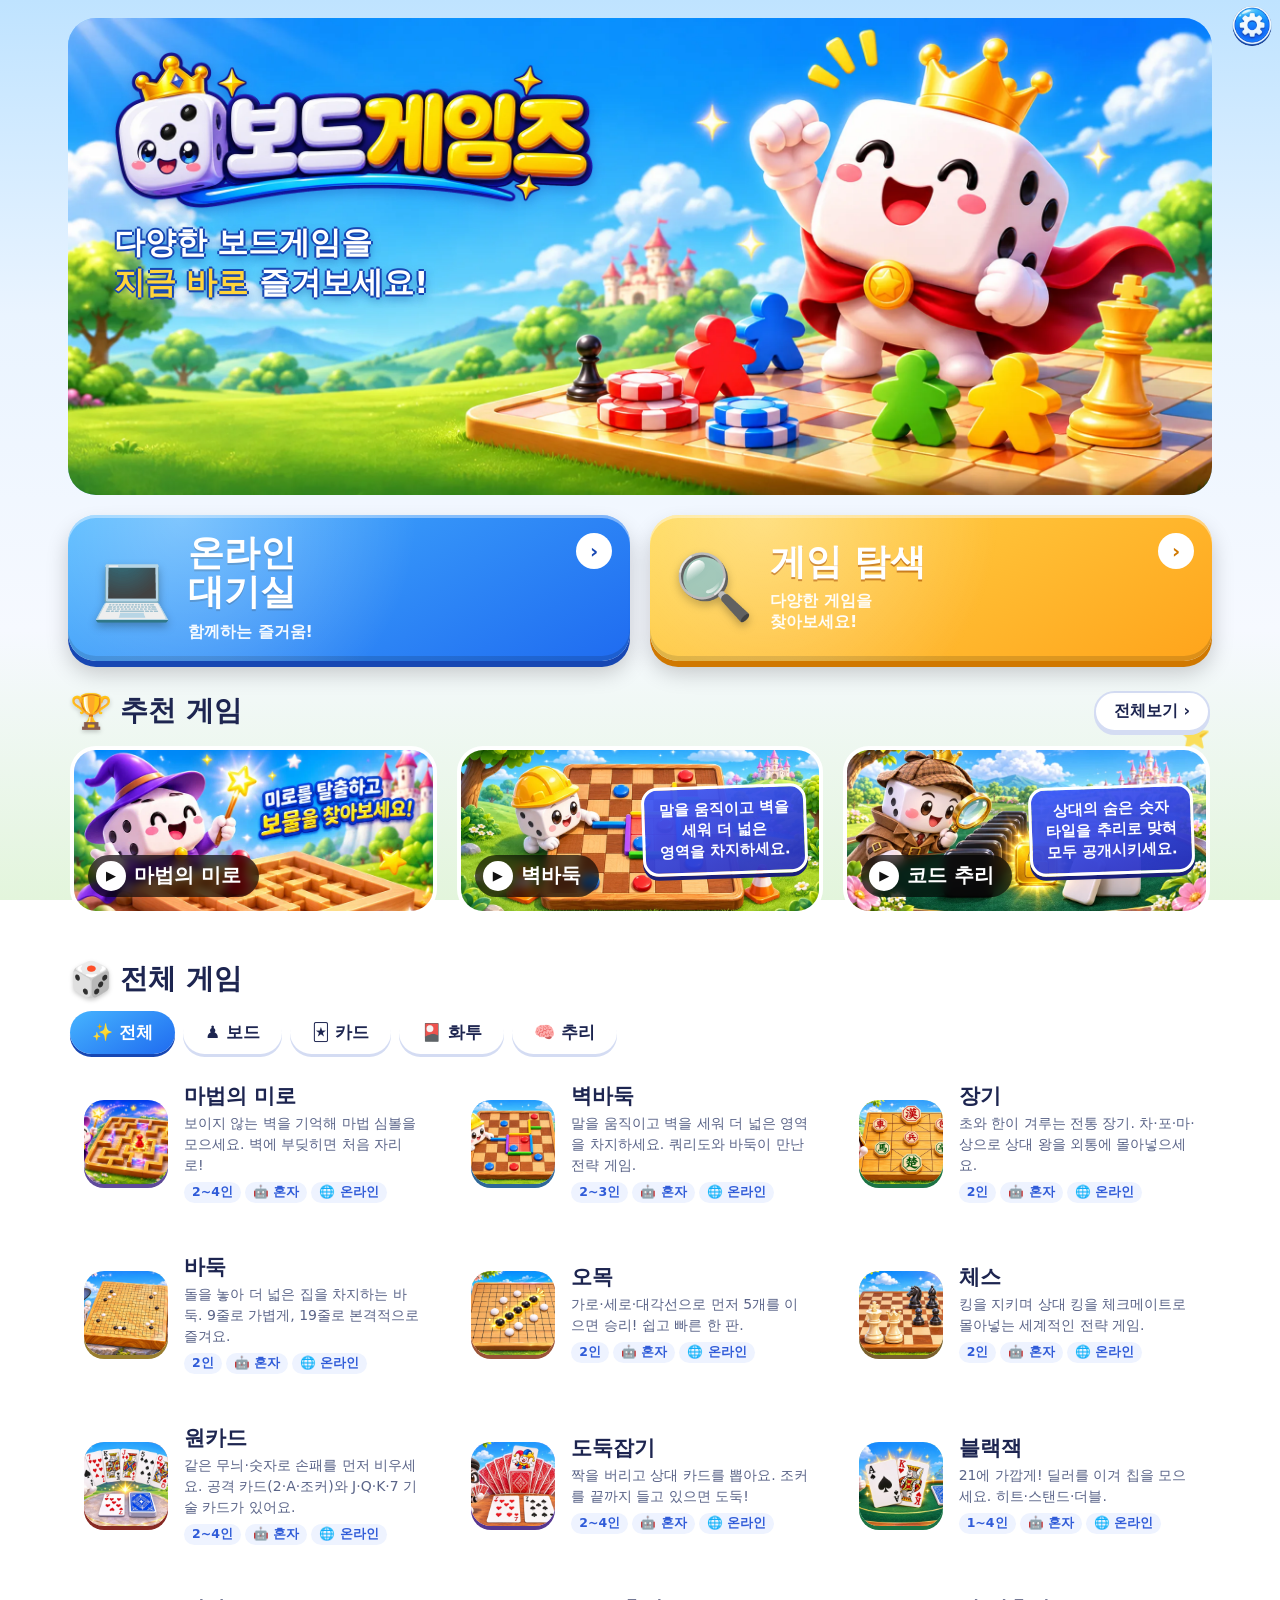
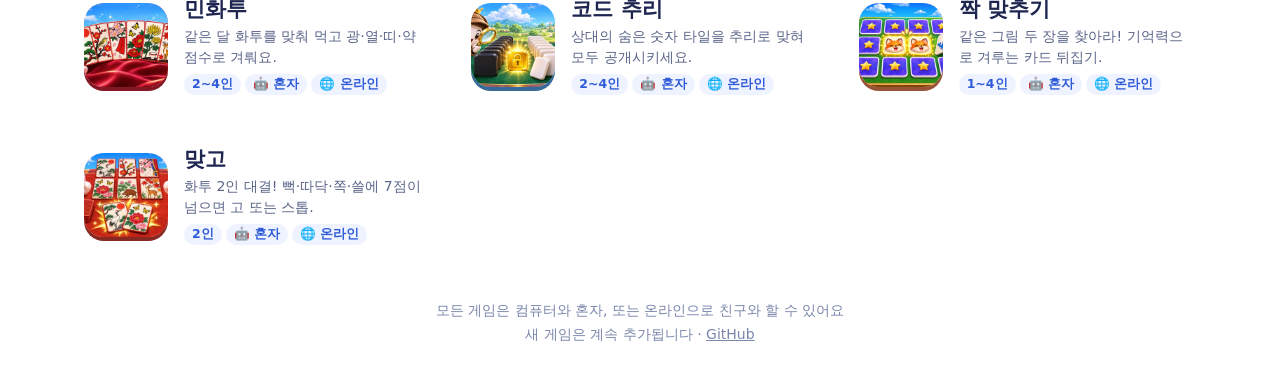
==== commit 01e409a8: "PC home: drop bottom tab bar, keep only the corner options button Co-Authored-By: Claude Sonnet 5.5 " ====
--- a/index.html
+++ b/index.html
@@ -123,7 +123,9 @@
 }
 /* PC 화면(넓은 화면)용 배치: 왼쪽 큰 히어로 + 오른쪽 큰 버튼 2개, 아래로 추천 3개·전체 게임 3열 */
 @media (min-width:1024px){
- body{padding-bottom:110px}
+ body{padding-bottom:40px}
+ nav{display:none}
+ #bgMenuBtn{display:block;width:40px;height:40px;opacity:.9}
  .wrap{max-width:1200px;padding:18px 28px 0}
  .big{min-height:124px;padding:18px 24px;gap:16px;border-radius:28px}
  .big .bi{font-size:64px}
@@ -203,6 +205,7 @@
  <footer id="about">모든 게임은 컴퓨터와 혼자, 또는 온라인으로 친구와 할 수 있어요<br>새 게임은 계속 추가됩니다 · <a href="https://github.com/kjt7942/boardGames">GitHub</a></footer>
 </div>
 <div id="inst" role="dialog" aria-live="polite"><img src="icons/icon-192.png" alt=""><div class="tx"><b id="instT">앱으로 설치하기</b><p id="instP"></p></div><div class="bt"><button class="ok" id="instOk">설치</button><button class="no" id="instNo">나중에</button><button class="no" id="instHave">이미 설치했어요</button></div></div>
+<button id="bgMenuBtn" type="button" title="메뉴" aria-label="메뉴" hidden></button>
 <nav id="nav">
  <button class="on" data-go="top"><span>🏠</span>홈</button>
  <button data-go="all"><span>🎲</span>전체 게임</button>
@@ -303,7 +306,7 @@
 addEventListener("scroll",()=>{const y=scrollY+innerHeight*.4;let k=0;if(y>$("#all").offsetTop)k=1;navB.forEach((b,i)=>b.classList.toggle("on",i===k))},{passive:true});
 // 하단 메뉴 시트(옵션 탭)
 BGMenu.set({home:()=>go("top"),snd:()=>{if(window.FX){FX.on=!FX.on;tap()}},sndOn:()=>!!FXon(),rules:showRules,newGame:()=>go("all")});
-$("#optBtn").onclick=()=>{tap();BGMenu.open()};
+$("#optBtn").onclick=$("#bgMenuBtn").onclick=()=>{tap();BGMenu.open()};
 document.addEventListener("click",e=>{const a=e.target.closest("a.feat,a.tile,a.card");if(a&&window.FX){FX.sfx("card");const r=a.getBoundingClientRect();FX.burst(r.left+r.width/2,r.top+r.height/2,{n:16,color:["#ffd24d","#fff","#46b4ff"],speed:5,g:.1,size:4,life:30,shape:"star"})}});
 // 반짝이
 [["8%","62%","✨"],["88%","48%","⭐"],["6%","88%","✨"],["92%","80%","⭐"]].forEach(([x,y,t],i)=>{const e=document.createElement("div");e.className="sparkle";e.textContent=t;e.style.left=x;e.style.top=y;e.style.animationDelay=i*.7+"s";document.body.appendChild(e)});
